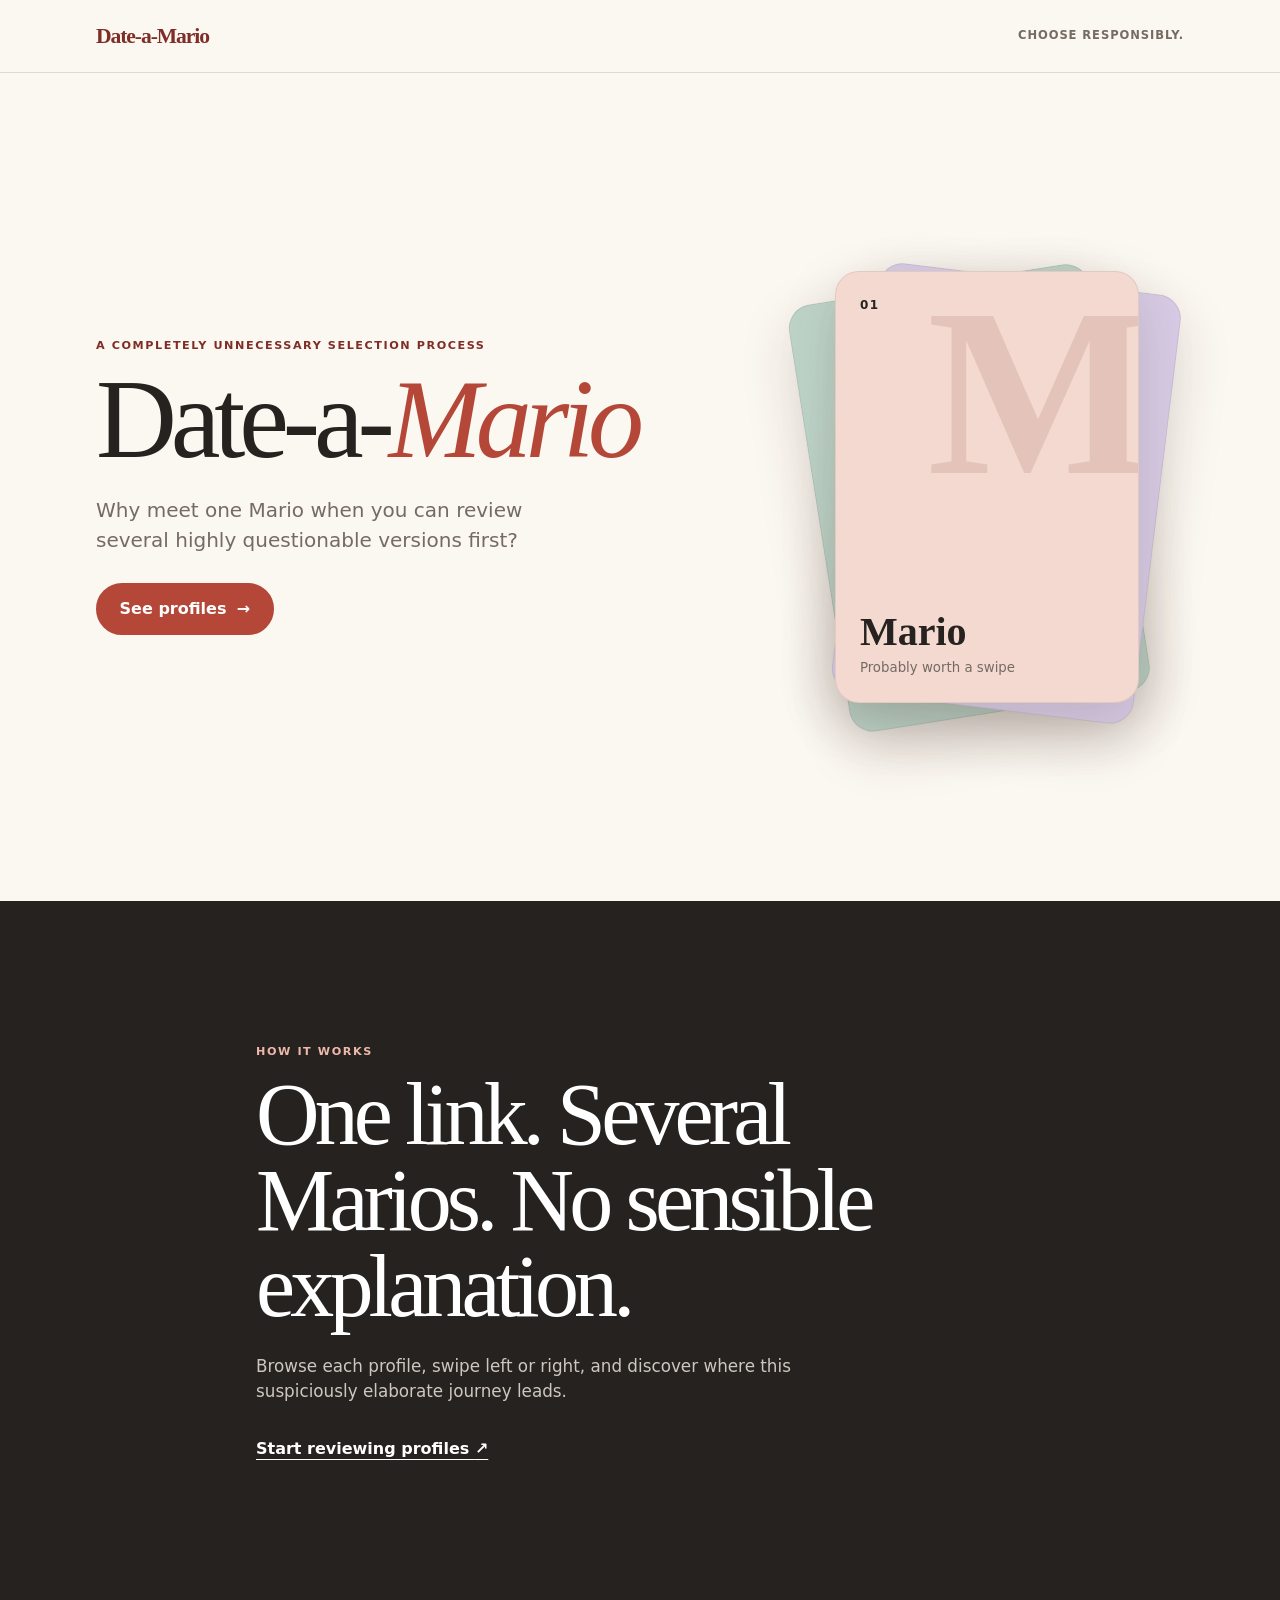
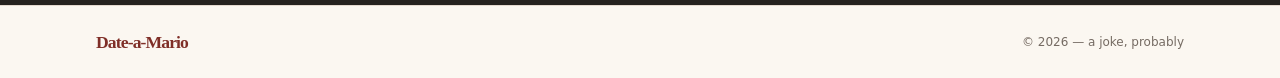
==== index.html @ 8232c59d "Build Date-a-Mario profile flow" ====
<!doctype html>
<html lang="en">
  <head>
    <meta charset="utf-8">
    <meta name="viewport" content="width=device-width, initial-scale=1">
    <meta name="description" content="Date-a-Mario: one Mario was apparently not enough.">
    <title>Date-a-Mario | Choose responsibly</title>
    <link rel="stylesheet" href="css/styles.css">
    <script src="js/main.js" defer></script>
  </head>
  <body class="landing-page">
    <a class="skip-link" href="#main-content">Skip to main content</a>

    <header class="site-header">
      <div class="container site-header__inner">
        <a class="site-brand" href="index.html" aria-label="Date-a-Mario home">Date-a-Mario</a>
        <p class="header-note">Choose responsibly.</p>
      </div>
    </header>

    <main id="main-content">
      <section class="landing-hero" aria-labelledby="landing-title">
        <div class="container landing-hero__inner">
          <div class="landing-copy">
            <p class="eyebrow">A completely unnecessary selection process</p>
            <h1 id="landing-title">Date-a-<span>Mario</span></h1>
            <p class="landing-copy__summary">Why meet one Mario when you can review several highly questionable versions first?</p>
            <a class="button button--primary" href="profiles.html">See profiles <span aria-hidden="true">→</span></a>
          </div>

          <div class="profile-preview" aria-hidden="true">
            <div class="profile-preview__card profile-preview__card--back">M</div>
            <div class="profile-preview__card profile-preview__card--middle">M</div>
            <div class="profile-preview__card profile-preview__card--front">
              <span class="profile-preview__number">01</span>
              <strong>Mario</strong>
              <small>Probably worth a swipe</small>
            </div>
          </div>
        </div>
      </section>

      <section class="landing-tease" aria-labelledby="tease-title">
        <div class="container landing-tease__inner">
          <p class="eyebrow">How it works</p>
          <h2 id="tease-title">One link. Several Marios. No sensible explanation.</h2>
          <p>Browse each profile, swipe left or right, and discover where this suspiciously elaborate journey leads.</p>
          <a class="text-link" href="profiles.html">Start reviewing profiles <span aria-hidden="true">↗</span></a>
        </div>
      </section>
    </main>

    <footer class="site-footer">
      <div class="container site-footer__inner">
        <p class="site-brand site-brand--footer">Date-a-Mario</p>
        <p class="site-footer__meta">© <span data-current-year>2026</span> — a joke, probably</p>
      </div>
    </footer>
  </body>
</html>
---- css/styles.css ----
/* 1. Reset and design tokens */

*,
*::before,
*::after {
  box-sizing: border-box;
}

:root {
  --color-ink: #25221f;
  --color-muted: #756b63;
  --color-surface: #fbf7f1;
  --color-paper: #fffdf9;
  --color-accent: #b44738;
  --color-accent-dark: #7f2e27;
  --color-accent-soft: #f3d9cf;
  --color-positive: #26735c;
  --color-negative: #b6474f;
  --color-border: #e4d9cf;
  --color-focus: #164f7c;
  --font-body: Inter, ui-sans-serif, system-ui, -apple-system, BlinkMacSystemFont, "Segoe UI", sans-serif;
  --font-display: Georgia, "Times New Roman", serif;
  --content-width: 68rem;
  --gutter: clamp(1rem, 5vw, 3rem);
  --shadow-card: 0 1.25rem 3.5rem rgb(64 43 31 / 16%);
}

html {
  scroll-behavior: smooth;
}

body {
  min-width: 320px;
  min-height: 100vh;
  margin: 0;
  overflow-x: hidden;
  background: var(--color-surface);
  color: var(--color-ink);
  font-family: var(--font-body);
  line-height: 1.5;
}

button,
img {
  display: block;
}

button {
  font: inherit;
}

img {
  max-width: 100%;
}

h1,
h2,
p {
  margin-top: 0;
}

h1,
h2 {
  font-family: var(--font-display);
  font-weight: 400;
  letter-spacing: -0.055em;
  line-height: 0.98;
}

.container {
  width: min(100% - (var(--gutter) * 2), var(--content-width));
  margin-inline: auto;
}

.eyebrow {
  margin-bottom: 0.75rem;
  color: var(--color-accent-dark);
  font-size: 0.7rem;
  font-weight: 800;
  letter-spacing: 0.14em;
  line-height: 1.3;
  text-transform: uppercase;
}

.skip-link {
  position: fixed;
  top: 0;
  left: 1rem;
  z-index: 100;
  padding: 0.75rem 1rem;
  background: var(--color-ink);
  color: white;
  transform: translateY(-150%);
}

.skip-link:focus {
  transform: translateY(0);
}

[hidden] {
  display: none !important;
}

.visually-hidden {
  position: absolute;
  width: 1px;
  height: 1px;
  overflow: hidden;
  clip: rect(0 0 0 0);
  clip-path: inset(50%);
  white-space: nowrap;
}

:focus-visible {
  outline: 3px solid var(--color-focus);
  outline-offset: 4px;
}

/* 2. Shared header, footer, and buttons */

.site-header,
.profiles-header {
  border-bottom: 1px solid var(--color-border);
}

.site-header__inner,
.profiles-header__inner,
.site-footer__inner {
  display: flex;
  min-height: 4rem;
  align-items: center;
  justify-content: space-between;
  gap: 1rem;
}

.site-brand {
  margin: 0;
  color: var(--color-accent-dark);
  font-family: var(--font-display);
  font-size: 1.35rem;
  font-weight: 700;
  letter-spacing: -0.05em;
  text-decoration: none;
}

.header-note,
.profile-progress {
  margin: 0;
  color: var(--color-muted);
  font-size: 0.72rem;
  font-weight: 800;
  letter-spacing: 0.08em;
  text-transform: uppercase;
}

.button {
  display: inline-flex;
  min-height: 3.25rem;
  align-items: center;
  justify-content: center;
  gap: 0.65rem;
  border: 2px solid var(--color-accent);
  border-radius: 999px;
  padding: 0.75rem 1.35rem;
  background: var(--color-accent);
  color: white;
  font-weight: 800;
  text-decoration: none;
  transition: background-color 160ms ease, border-color 160ms ease, transform 160ms ease;
}

.button:hover {
  border-color: var(--color-accent-dark);
  background: var(--color-accent-dark);
  transform: translateY(-2px);
}

.button--reset {
  margin-inline: auto;
  cursor: pointer;
}

/* 3. Landing page */

.landing-hero {
  min-height: calc(100svh - 4rem);
  display: grid;
  align-items: center;
  padding-block: clamp(3rem, 10vw, 7rem);
}

.landing-hero__inner {
  display: grid;
  gap: 3rem;
}

.landing-copy {
  max-width: 36rem;
}

.landing-copy h1 {
  margin-bottom: 1.25rem;
  font-size: clamp(3.8rem, 19vw, 7rem);
}

.landing-copy h1 span {
  display: block;
  color: var(--color-accent);
  font-style: italic;
}

.landing-copy__summary {
  max-width: 31rem;
  margin-bottom: 1.75rem;
  color: var(--color-muted);
  font-size: clamp(1.05rem, 3.8vw, 1.25rem);
}

.profile-preview {
  position: relative;
  width: min(76vw, 18rem);
  height: 24rem;
  margin-inline: auto;
}

.profile-preview__card {
  position: absolute;
  inset: 0;
  display: flex;
  overflow: hidden;
  flex-direction: column;
  justify-content: flex-end;
  border: 1px solid rgb(37 34 31 / 8%);
  border-radius: 1.5rem;
  padding: 1.5rem;
  box-shadow: var(--shadow-card);
}

.profile-preview__card--back {
  background: #bed4c9;
  color: rgb(37 34 31 / 9%);
  font-family: var(--font-display);
  font-size: 15rem;
  transform: rotate(-9deg) translate(-1.2rem, 0.5rem);
}

.profile-preview__card--middle {
  background: #d7cbe5;
  color: rgb(37 34 31 / 9%);
  font-family: var(--font-display);
  font-size: 15rem;
  transform: rotate(7deg) translate(1.25rem, 0.25rem);
}

.profile-preview__card--front {
  background: var(--color-accent-soft);
}

.profile-preview__card--front::before {
  position: absolute;
  top: 1.5rem;
  right: -1rem;
  color: rgb(127 46 39 / 12%);
  content: "M";
  font-family: var(--font-display);
  font-size: 15rem;
  font-weight: 700;
  line-height: 0.8;
}

.profile-preview__card strong,
.profile-preview__card small,
.profile-preview__number {
  position: relative;
}

.profile-preview__card strong {
  font-family: var(--font-display);
  font-size: 2.5rem;
  line-height: 1;
}

.profile-preview__card small {
  margin-top: 0.4rem;
  color: var(--color-muted);
}

.profile-preview__number {
  margin-bottom: auto;
  font-size: 0.75rem;
  font-weight: 900;
  letter-spacing: 0.12em;
}

.landing-tease {
  padding-block: clamp(5rem, 15vw, 9rem);
  background: var(--color-ink);
  color: white;
}

.landing-tease__inner {
  max-width: 48rem;
  margin-inline: auto;
}

.landing-tease .eyebrow {
  color: #efb8aa;
}

.landing-tease h2 {
  margin-bottom: 1.5rem;
  font-size: clamp(2.6rem, 11vw, 5.5rem);
}

.landing-tease p:not(.eyebrow) {
  max-width: 36rem;
  color: #cfc6bf;
  font-size: 1.05rem;
}

.text-link {
  display: inline-block;
  margin-top: 1rem;
  color: white;
  font-weight: 800;
  text-underline-offset: 0.3em;
}

.site-footer {
  border-top: 1px solid var(--color-border);
  color: var(--color-muted);
}

.site-brand--footer {
  font-size: 1.1rem;
}

.site-footer__meta {
  margin: 0;
  font-size: 0.75rem;
}

/* 4. Profiles page and progressively enhanced deck */

.profiles-page {
  background: #f6f0e9;
}

.profiles-header {
  background: rgb(251 247 241 / 88%);
  backdrop-filter: blur(12px);
}

.profiles-main {
  padding: 1.25rem var(--gutter) 2rem;
}

.profile-experience {
  width: min(100%, 29rem);
  margin-inline: auto;
}

.profile-deck {
  display: grid;
  gap: 2.5rem;
}

.profile-sequence {
  position: relative;
  display: grid;
  gap: 1rem;
}

.profile-sequence__scroll {
  display: grid;
  gap: 1rem;
}

.profile-card {
  position: relative;
  overflow: hidden;
  border: 1px solid rgb(37 34 31 / 10%);
  border-radius: 1.5rem;
  background: var(--color-paper);
  box-shadow: var(--shadow-card);
}

.profile-card--profile {
  display: flex;
  flex-direction: column;
}

.profile-card__visual {
  position: relative;
  min-height: 18rem;
  overflow: hidden;
  background: var(--profile-color, var(--color-accent-soft));
}

.profile-card__visual::before,
.profile-card__visual::after {
  position: absolute;
  border-radius: 50%;
  background: rgb(255 255 255 / 22%);
  content: "";
}

.profile-card__visual::before {
  width: 13rem;
  height: 13rem;
  top: -3rem;
  right: -3rem;
}

.profile-card__visual::after {
  width: 9rem;
  height: 9rem;
  bottom: -4rem;
  left: -2rem;
}

.profile-card__monogram {
  position: absolute;
  right: 0.9rem;
  bottom: -2rem;
  color: rgb(37 34 31 / 13%);
  font-family: var(--font-display);
  font-size: 16rem;
  font-weight: 700;
  line-height: 1;
}

.profile-card__edition {
  position: absolute;
  top: 1.25rem;
  left: 1.25rem;
  z-index: 1;
  border: 1px solid rgb(37 34 31 / 18%);
  border-radius: 999px;
  padding: 0.35rem 0.65rem;
  font-size: 0.65rem;
  font-weight: 900;
  letter-spacing: 0.1em;
  text-transform: uppercase;
}

.profile-sequence--adventure { --profile-color: #b9d1c6; }
.profile-sequence--kitchen { --profile-color: #efc4ae; }
.profile-sequence--culture { --profile-color: #d6cae4; }
.profile-sequence--sunday { --profile-color: #e9dcae; }

.profile-card__body {
  padding: 1.35rem;
}

.profile-card__type {
  margin-bottom: 0.35rem;
  color: var(--color-accent-dark);
  font-size: 0.67rem;
  font-weight: 900;
  letter-spacing: 0.1em;
  text-transform: uppercase;
}

.profile-card__body h2 {
  margin-bottom: 0.75rem;
  font-size: clamp(2rem, 9vw, 3rem);
  line-height: 1;
}

.profile-card__body h2 span {
  color: var(--color-muted);
  font-family: var(--font-body);
  font-size: 0.45em;
  font-weight: 500;
  letter-spacing: 0;
}

.profile-card__body > p:not(.profile-card__type) {
  margin-bottom: 1rem;
  color: var(--color-muted);
  font-size: 0.93rem;
}

.profile-card__more {
  margin: 1rem 0 0;
  color: var(--color-accent-dark);
  font-size: 0.7rem;
  font-weight: 900;
  letter-spacing: 0.08em;
  text-transform: uppercase;
}

.profile-tags {
  display: flex;
  flex-wrap: wrap;
  gap: 0.4rem;
  margin: 0;
  padding: 0;
  list-style: none;
}

.profile-tags li {
  border: 1px solid var(--color-border);
  border-radius: 999px;
  padding: 0.28rem 0.6rem;
  color: var(--color-muted);
  font-size: 0.68rem;
  font-weight: 700;
}

.profile-card--text {
  display: grid;
  min-height: 30rem;
  place-items: center;
  padding: clamp(1.5rem, 7vw, 2.5rem);
  background: var(--profile-color, var(--color-accent-soft));
}

.text-card__content {
  position: relative;
  z-index: 1;
}

.text-card__content h2 {
  max-width: 23rem;
  margin-bottom: 1.25rem;
  font-size: clamp(2.7rem, 12vw, 4.4rem);
}

.text-card__content > p:not(.profile-card__type):not(.profile-card__more) {
  max-width: 20rem;
  margin-bottom: 0;
  color: var(--color-muted);
}

.profile-card__number {
  position: absolute;
  right: 1.25rem;
  bottom: 0.75rem;
  margin: 0;
  color: rgb(37 34 31 / 12%);
  font-family: var(--font-display);
  font-size: 7rem;
  line-height: 1;
}

.profile-card--image,
.profile-card--image-text {
  min-height: 30rem;
  padding: 0;
  background: var(--color-ink);
}

.profile-card--image img,
.profile-card--image-text img {
  width: 100%;
  height: 100%;
  object-fit: cover;
}

.profile-card--image-text::after {
  position: absolute;
  inset: 35% 0 0;
  background: linear-gradient(transparent, rgb(0 0 0 / 80%));
  content: "";
}

.profile-card__image-copy {
  position: absolute;
  right: 1.5rem;
  bottom: 1.5rem;
  left: 1.5rem;
  z-index: 1;
  color: white;
}

.profile-card__image-copy h2 {
  margin-bottom: 0.5rem;
  font-size: clamp(2.4rem, 11vw, 4rem);
}

.profile-card__image-copy p {
  margin-bottom: 0;
  color: rgb(255 255 255 / 78%);
}

.profile-card__image-copy .profile-card__type,
.profile-card__image-copy .profile-card__more {
  color: white;
}

.profile-card__image-copy .profile-card__more {
  margin-top: 1rem;
}

.profile-sequence__decision {
  position: absolute;
  top: 1.5rem;
  z-index: 6;
  border: 3px solid currentColor;
  border-radius: 0.45rem;
  padding: 0.25rem 0.55rem;
  background: rgb(255 253 249 / 88%);
  font-size: 1.15rem;
  font-weight: 900;
  letter-spacing: 0.06em;
  opacity: 0;
  pointer-events: none;
  text-transform: uppercase;
}

.profile-sequence__decision--like {
  right: 1.25rem;
  color: var(--color-positive);
  transform: rotate(9deg);
}

.profile-sequence__decision--nope {
  left: 1.25rem;
  color: var(--color-negative);
  transform: rotate(-9deg);
}

.js .profile-deck {
  position: relative;
  display: block;
  height: clamp(30rem, 68svh, 38rem);
  min-height: 30rem;
  perspective: 1000px;
  outline-offset: 0.55rem;
}

.js .profile-sequence {
  position: absolute;
  inset: 0;
  display: block;
  overflow: hidden;
  border: 1px solid rgb(37 34 31 / 10%);
  border-radius: 1.5rem;
  background: var(--color-paper);
  box-shadow: var(--shadow-card);
  cursor: grab;
  touch-action: pan-y;
  transition: opacity 220ms ease, transform 220ms ease;
  user-select: none;
  will-change: transform;
}

.js .profile-sequence__scroll {
  display: block;
  height: 100%;
  overflow-x: hidden;
  overflow-y: auto;
  overscroll-behavior-y: contain;
  scroll-snap-type: y mandatory;
  scrollbar-color: rgb(37 34 31 / 25%) transparent;
  scrollbar-width: thin;
  touch-action: pan-y;
}

.js .profile-card {
  width: 100%;
  min-height: 100%;
  border: 0;
  border-radius: 0;
  box-shadow: none;
  scroll-snap-align: start;
  scroll-snap-stop: always;
}

.js .profile-card--image,
.js .profile-card--image-text {
  height: 100%;
}

.js .profile-card--profile .profile-card__visual {
  flex: 1 1 auto;
  min-height: 15rem;
}

.js .profile-card--profile .profile-card__body {
  flex: 0 0 auto;
}

.js .profile-sequence.is-dragging {
  cursor: grabbing;
  transition: none;
}

.js .profile-sequence.is-swiped-left,
.js .profile-sequence.is-swiped-right {
  pointer-events: none;
  opacity: 0;
  transition: opacity 320ms ease, transform 320ms ease;
}

.swipe-feedback {
  min-height: 1.5rem;
  margin-top: 0.8rem;
  color: var(--color-muted);
  font-size: 0.78rem;
  text-align: center;
}

.profile-complete {
  min-height: calc(100svh - 8rem);
  padding: clamp(2rem, 8vw, 3rem) 1.5rem;
  text-align: center;
}

.profile-complete h2 {
  max-width: 27rem;
  margin: 0 auto 1rem;
  font-size: clamp(2.8rem, 13vw, 4.5rem);
}

.profile-complete > p:not(.eyebrow) {
  max-width: 26rem;
  margin-inline: auto;
  color: var(--color-muted);
}

.qr-link {
  display: block;
  width: min(68vw, 15rem);
  margin: 1.5rem auto 0.8rem;
  border-radius: 1.1rem;
  padding: 0.75rem;
  background: white;
  box-shadow: var(--shadow-card);
}

.qr-link img {
  width: 100%;
  height: auto;
}

.profile-complete .profile-complete__note {
  margin-bottom: 1.5rem;
  font-size: 0.72rem;
}

/* 5. Larger screens and accessibility preferences */

@media (min-width: 46rem) {
  .site-header__inner,
  .profiles-header__inner,
  .site-footer__inner {
    min-height: 4.5rem;
  }

  .landing-hero {
    min-height: calc(100svh - 4.5rem);
  }

  .landing-hero__inner {
    grid-template-columns: minmax(0, 1.2fr) minmax(18rem, 0.8fr);
    align-items: center;
    gap: clamp(3rem, 8vw, 7rem);
  }

  .landing-copy h1 span {
    display: inline;
  }

  .profile-preview {
    width: 19rem;
    height: 27rem;
  }

  .profiles-main {
    padding-top: 1.75rem;
  }

  .js .profile-deck {
    height: min(68svh, 40rem);
    min-height: 34rem;
  }

  .profile-card__visual {
    min-height: 20rem;
  }

  .profile-card__body {
    padding: 1.55rem;
  }
}

@media (max-width: 27rem) {
  .header-note {
    display: none;
  }

  .landing-copy h1 {
    font-size: clamp(3.5rem, 19vw, 5rem);
  }

  .js .profile-deck {
    height: 31rem;
  }

  .profile-card__body {
    padding: 1.1rem;
  }

  .profile-card__body h2 {
    font-size: 1.85rem;
  }

  .profile-card__body > p:not(.profile-card__type) {
    font-size: 0.85rem;
  }

  .site-footer__inner {
    align-items: flex-start;
    flex-direction: column;
    padding-block: 1rem;
  }
}

@media (prefers-reduced-motion: reduce) {
  html {
    scroll-behavior: auto;
  }

  *,
  *::before,
  *::after {
    animation-duration: 0.01ms !important;
    animation-iteration-count: 1 !important;
    transition-duration: 0.01ms !important;
  }
}
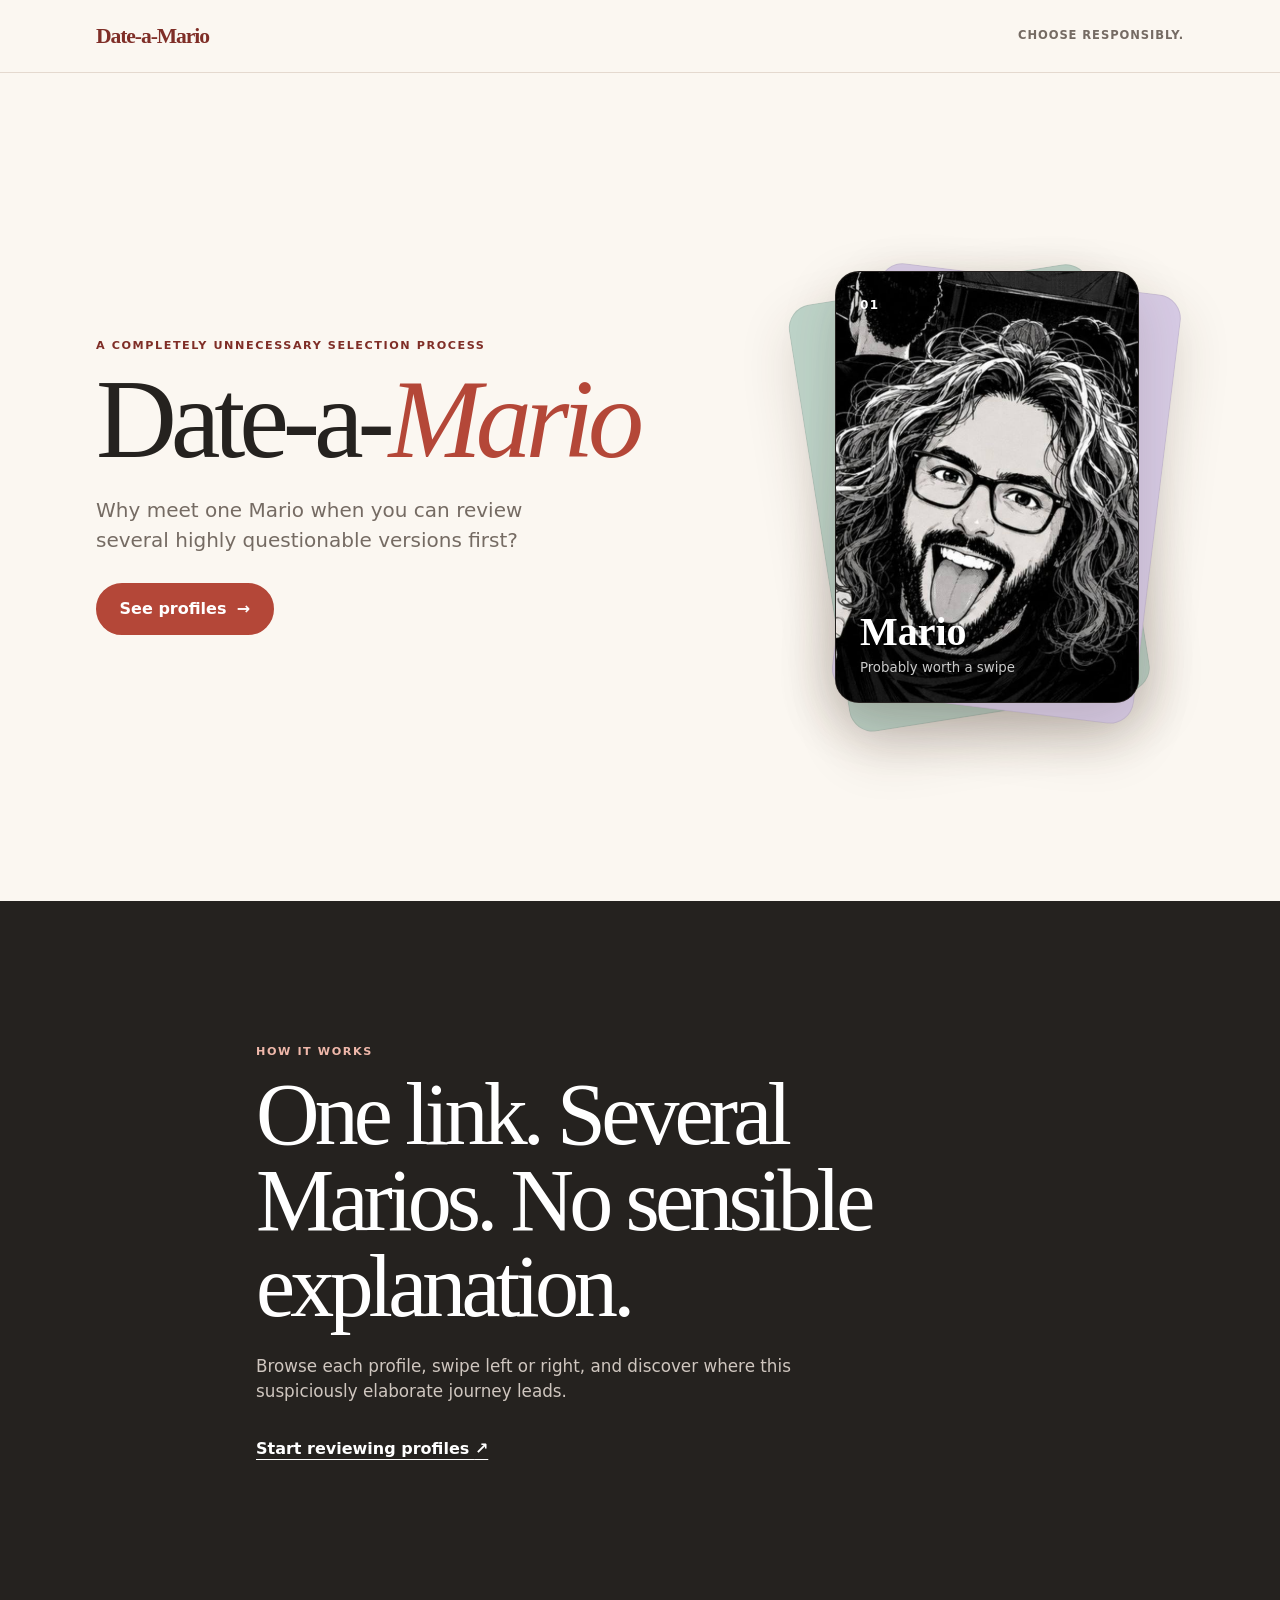
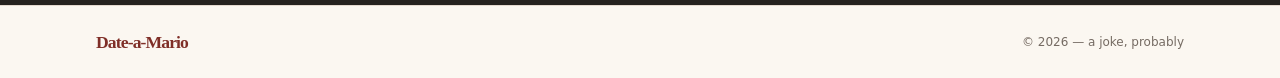
==== commit b489be72: "Add landing page photo" ====
--- a/index.html
+++ b/index.html
@@ -32,6 +32,7 @@
             <div class="profile-preview__card profile-preview__card--back">M</div>
             <div class="profile-preview__card profile-preview__card--middle">M</div>
             <div class="profile-preview__card profile-preview__card--front">
+              <img src="assets/images/landing01.jpg" alt="">
               <span class="profile-preview__number">01</span>
               <strong>Mario</strong>
               <small>Probably worth a swipe</small>
--- a/css/styles.css
+++ b/css/styles.css
@@ -51,6 +51,8 @@
 
 img {
   max-width: 100%;
+  -webkit-user-drag: none;
+  user-select: none;
 }
 
 h1,
@@ -253,19 +255,24 @@
 }
 
 .profile-preview__card--front {
-  background: var(--color-accent-soft);
+  background: var(--color-ink);
+  color: white;
 }
 
 .profile-preview__card--front::before {
   position: absolute;
-  top: 1.5rem;
-  right: -1rem;
-  color: rgb(127 46 39 / 12%);
-  content: "M";
-  font-family: var(--font-display);
-  font-size: 15rem;
-  font-weight: 700;
-  line-height: 0.8;
+  inset: 0;
+  background: linear-gradient(180deg, rgb(0 0 0 / 8%) 35%, rgb(0 0 0 / 85%) 100%);
+  content: "";
+}
+
+.profile-preview__card--front img {
+  position: absolute;
+  inset: 0;
+  width: 100%;
+  height: 100%;
+  object-fit: cover;
+  object-position: center 58%;
 }
 
 .profile-preview__card strong,
@@ -282,7 +289,7 @@
 
 .profile-preview__card small {
   margin-top: 0.4rem;
-  color: var(--color-muted);
+  color: rgb(255 255 255 / 78%);
 }
 
 .profile-preview__number {
@@ -351,6 +358,10 @@
   backdrop-filter: blur(12px);
 }
 
+.profiles-header__inner {
+  justify-content: center;
+}
+
 .profiles-main {
   padding: 1.25rem var(--gutter) 2rem;
 }
@@ -363,6 +374,13 @@
 .profile-deck {
   display: grid;
   gap: 2.5rem;
+}
+
+.profile-deck__status {
+  margin: auto;
+  padding: 2rem;
+  color: var(--color-muted);
+  text-align: center;
 }
 
 .profile-sequence {
@@ -397,6 +415,20 @@
   background: var(--profile-color, var(--color-accent-soft));
 }
 
+.profile-card__visual img {
+  position: absolute;
+  inset: 0;
+  display: block;
+  width: 100%;
+  height: 100%;
+  object-fit: cover;
+}
+
+.profile-card__visual--photo::before,
+.profile-card__visual--photo::after {
+  display: none;
+}
+
 .profile-card__visual::before,
 .profile-card__visual::after {
   position: absolute;
@@ -430,27 +462,8 @@
   line-height: 1;
 }
 
-.profile-card__edition {
-  position: absolute;
-  top: 1.25rem;
-  left: 1.25rem;
-  z-index: 1;
-  border: 1px solid rgb(37 34 31 / 18%);
-  border-radius: 999px;
-  padding: 0.35rem 0.65rem;
-  font-size: 0.65rem;
-  font-weight: 900;
-  letter-spacing: 0.1em;
-  text-transform: uppercase;
-}
-
-.profile-sequence--adventure { --profile-color: #b9d1c6; }
-.profile-sequence--kitchen { --profile-color: #efc4ae; }
-.profile-sequence--culture { --profile-color: #d6cae4; }
-.profile-sequence--sunday { --profile-color: #e9dcae; }
-
 .profile-card__body {
-  padding: 1.35rem;
+  padding: 1.35rem 1.35rem 3.6rem;
 }
 
 .profile-card__type {
@@ -476,19 +489,32 @@
   letter-spacing: 0;
 }
 
-.profile-card__body > p:not(.profile-card__type) {
+.profile-card__body > p:not(.profile-card__type):not(.profile-card__more) {
   margin-bottom: 1rem;
   color: var(--color-muted);
   font-size: 0.93rem;
 }
 
 .profile-card__more {
-  margin: 1rem 0 0;
+  position: absolute;
+  bottom: 1rem;
+  left: 50%;
+  z-index: 2;
+  width: max-content;
+  margin: 0;
+  max-width: calc(100% - 2rem);
+  border: 1px solid rgb(37 34 31 / 12%);
+  border-radius: 999px;
+  padding: 0.3rem 0.65rem;
+  background: rgb(255 253 249 / 90%);
+  box-shadow: 0 0.15rem 0.5rem rgb(37 34 31 / 10%);
   color: var(--color-accent-dark);
-  font-size: 0.7rem;
+  font-size: 0.68rem;
   font-weight: 900;
   letter-spacing: 0.08em;
+  text-align: center;
   text-transform: uppercase;
+  transform: translateX(-50%);
 }
 
 .profile-tags {
@@ -513,7 +539,7 @@
   display: grid;
   min-height: 30rem;
   place-items: center;
-  padding: clamp(1.5rem, 7vw, 2.5rem);
+  padding: clamp(1.5rem, 7vw, 2.5rem) clamp(1.5rem, 7vw, 2.5rem) 4rem;
   background: var(--profile-color, var(--color-accent-soft));
 }
 
@@ -532,17 +558,6 @@
   max-width: 20rem;
   margin-bottom: 0;
   color: var(--color-muted);
-}
-
-.profile-card__number {
-  position: absolute;
-  right: 1.25rem;
-  bottom: 0.75rem;
-  margin: 0;
-  color: rgb(37 34 31 / 12%);
-  font-family: var(--font-display);
-  font-size: 7rem;
-  line-height: 1;
 }
 
 .profile-card--image,
@@ -569,7 +584,7 @@
 .profile-card__image-copy {
   position: absolute;
   right: 1.5rem;
-  bottom: 1.5rem;
+  bottom: 3.8rem;
   left: 1.5rem;
   z-index: 1;
   color: white;
@@ -585,41 +600,93 @@
   color: rgb(255 255 255 / 78%);
 }
 
-.profile-card__image-copy .profile-card__type,
-.profile-card__image-copy .profile-card__more {
+.profile-card__image-copy .profile-card__type {
   color: white;
 }
 
-.profile-card__image-copy .profile-card__more {
-  margin-top: 1rem;
-}
-
-.profile-sequence__decision {
-  position: absolute;
-  top: 1.5rem;
-  z-index: 6;
-  border: 3px solid currentColor;
-  border-radius: 0.45rem;
-  padding: 0.25rem 0.55rem;
-  background: rgb(255 253 249 / 88%);
-  font-size: 1.15rem;
-  font-weight: 900;
-  letter-spacing: 0.06em;
+.profile-card--spotify {
+  position: relative;
+  display: grid;
+  min-height: 30rem;
+  padding: 1rem 1rem 4rem;
+  place-items: center;
+  background: #121212;
+}
+
+.spotify-card__player {
+  width: min(100%, 21.25rem);
+}
+
+.spotify-card__player iframe {
+  display: block;
+  width: 100%;
+  height: var(--spotify-embed-height, 380px);
+  max-height: calc(100svh - 11rem);
+  border: 0;
+  border-radius: 0.75rem;
+}
+
+.spotify-card__copy {
+  position: absolute;
+  top: 1.75rem;
+  right: 1.75rem;
+  left: 1.75rem;
+  z-index: 1;
+  padding: 1rem;
+  border-radius: 0.75rem;
+  background: linear-gradient(135deg, rgb(0 0 0 / 88%), rgb(0 0 0 / 58%));
+  box-shadow: 0 0.5rem 1.5rem rgb(0 0 0 / 30%);
+  color: white;
+  pointer-events: none;
+}
+
+.spotify-card__copy h2 {
+  margin-bottom: 0.4rem;
+  font-size: clamp(1.8rem, 8vw, 2.6rem);
+}
+
+.spotify-card__copy p {
+  margin-bottom: 0;
+  color: rgb(255 255 255 / 82%);
+}
+
+.spotify-card__copy .profile-card__type {
+  margin-bottom: 0.3rem;
+  color: #1ed760;
+}
+
+.swipe-decision-layer {
+  position: absolute;
+  inset: 0;
+  z-index: 1;
+  display: grid;
+  overflow: hidden;
+  border: 1px solid rgb(37 34 31 / 10%);
+  border-radius: 1.5rem;
+  place-items: center;
+  background: var(--color-paper);
+  box-shadow: var(--shadow-card);
   opacity: 0;
   pointer-events: none;
+  transition: opacity 120ms ease, background-color 120ms ease;
+}
+
+.swipe-decision-layer span {
+  color: white;
+  font-family: var(--font-display);
+  font-size: clamp(3.5rem, 18vw, 6rem);
+  font-weight: 900;
+  letter-spacing: 0.04em;
+  text-shadow: 0 0.15rem 0.4rem rgb(37 34 31 / 18%);
   text-transform: uppercase;
 }
 
-.profile-sequence__decision--like {
-  right: 1.25rem;
-  color: var(--color-positive);
-  transform: rotate(9deg);
-}
-
-.profile-sequence__decision--nope {
-  left: 1.25rem;
-  color: var(--color-negative);
-  transform: rotate(-9deg);
+.swipe-decision-layer.is-like {
+  background: var(--color-positive);
+}
+
+.swipe-decision-layer.is-nope {
+  background: var(--color-negative);
 }
 
 .js .profile-deck {
@@ -670,7 +737,8 @@
 }
 
 .js .profile-card--image,
-.js .profile-card--image-text {
+.js .profile-card--image-text,
+.js .profile-card--spotify {
   height: 100%;
 }
 
@@ -721,19 +789,8 @@
   color: var(--color-muted);
 }
 
-.qr-link {
-  display: block;
-  width: min(68vw, 15rem);
+.profile-complete__link {
   margin: 1.5rem auto 0.8rem;
-  border-radius: 1.1rem;
-  padding: 0.75rem;
-  background: white;
-  box-shadow: var(--shadow-card);
-}
-
-.qr-link img {
-  width: 100%;
-  height: auto;
 }
 
 .profile-complete .profile-complete__note {
@@ -783,7 +840,7 @@
   }
 
   .profile-card__body {
-    padding: 1.55rem;
+    padding: 1.55rem 1.55rem 3.8rem;
   }
 }
 
@@ -801,14 +858,14 @@
   }
 
   .profile-card__body {
-    padding: 1.1rem;
+    padding: 1.1rem 1.1rem 3.5rem;
   }
 
   .profile-card__body h2 {
     font-size: 1.85rem;
   }
 
-  .profile-card__body > p:not(.profile-card__type) {
+  .profile-card__body > p:not(.profile-card__type):not(.profile-card__more) {
     font-size: 0.85rem;
   }
 
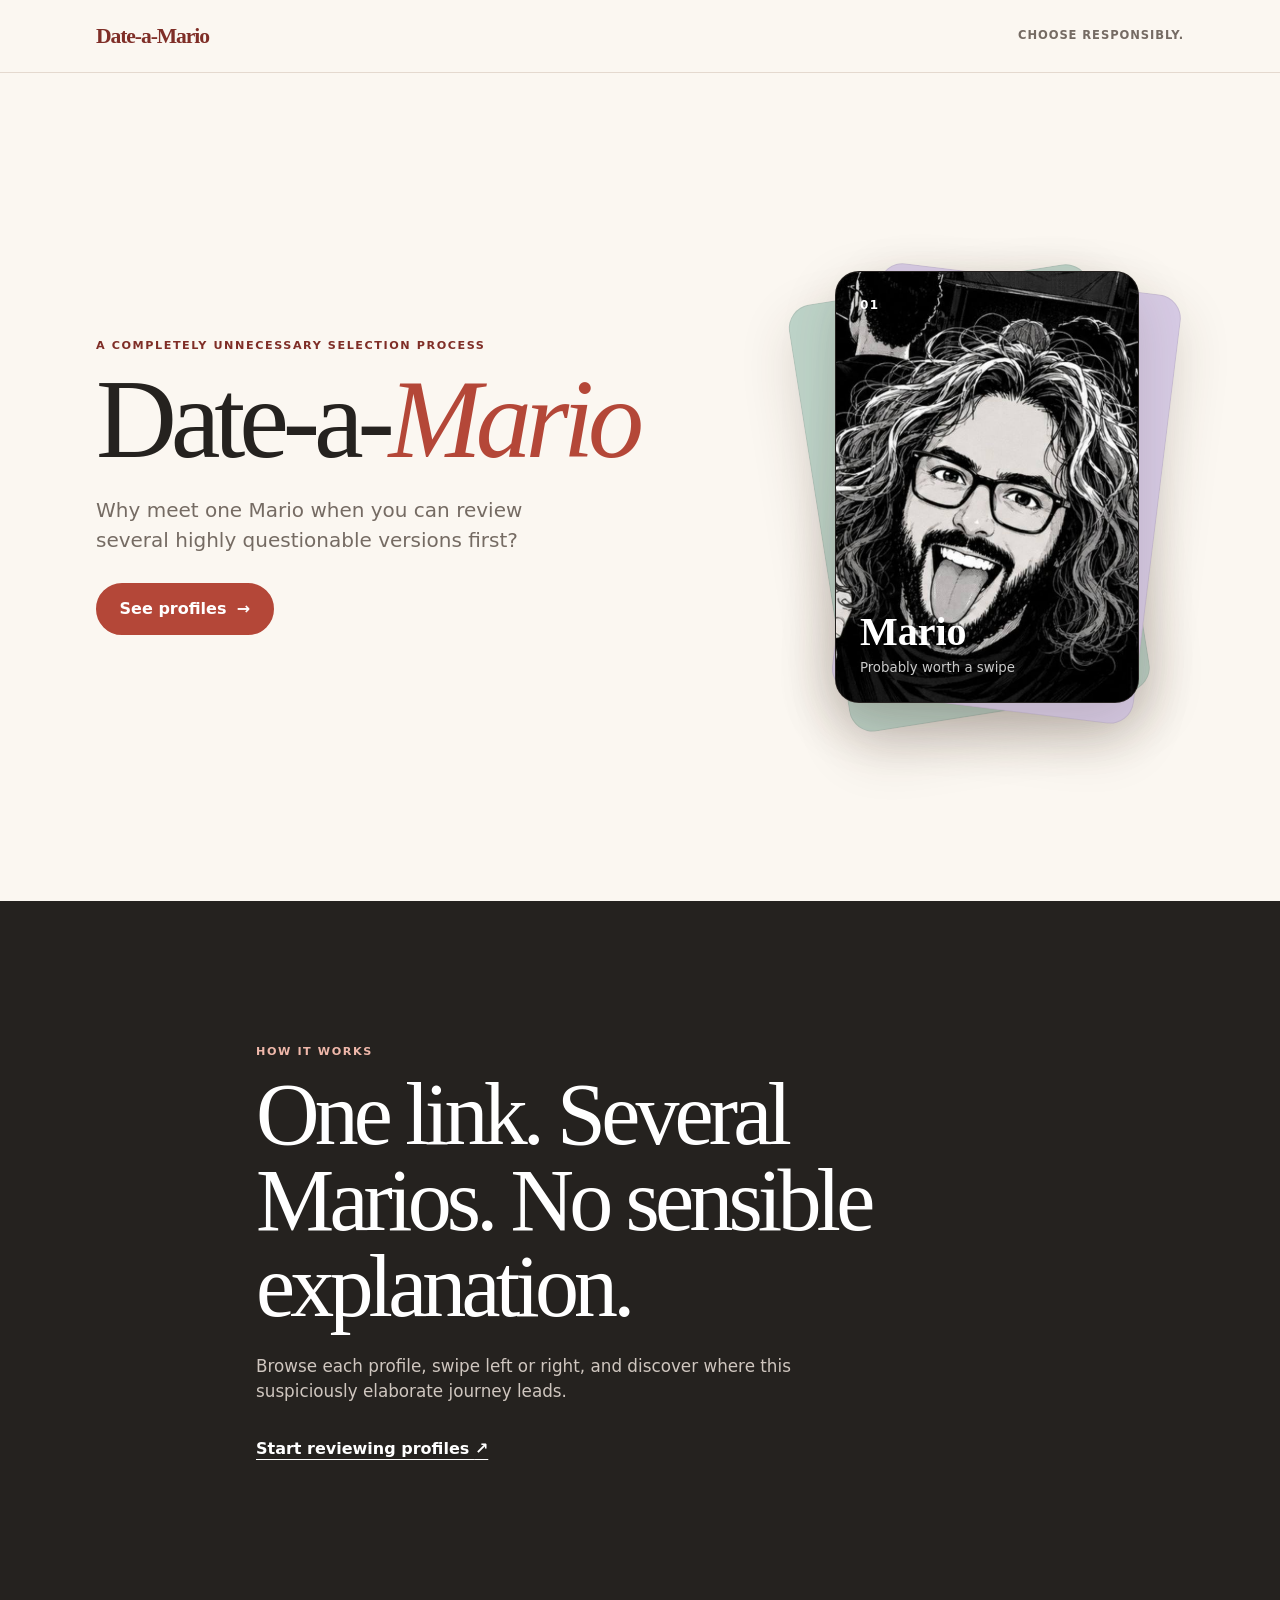
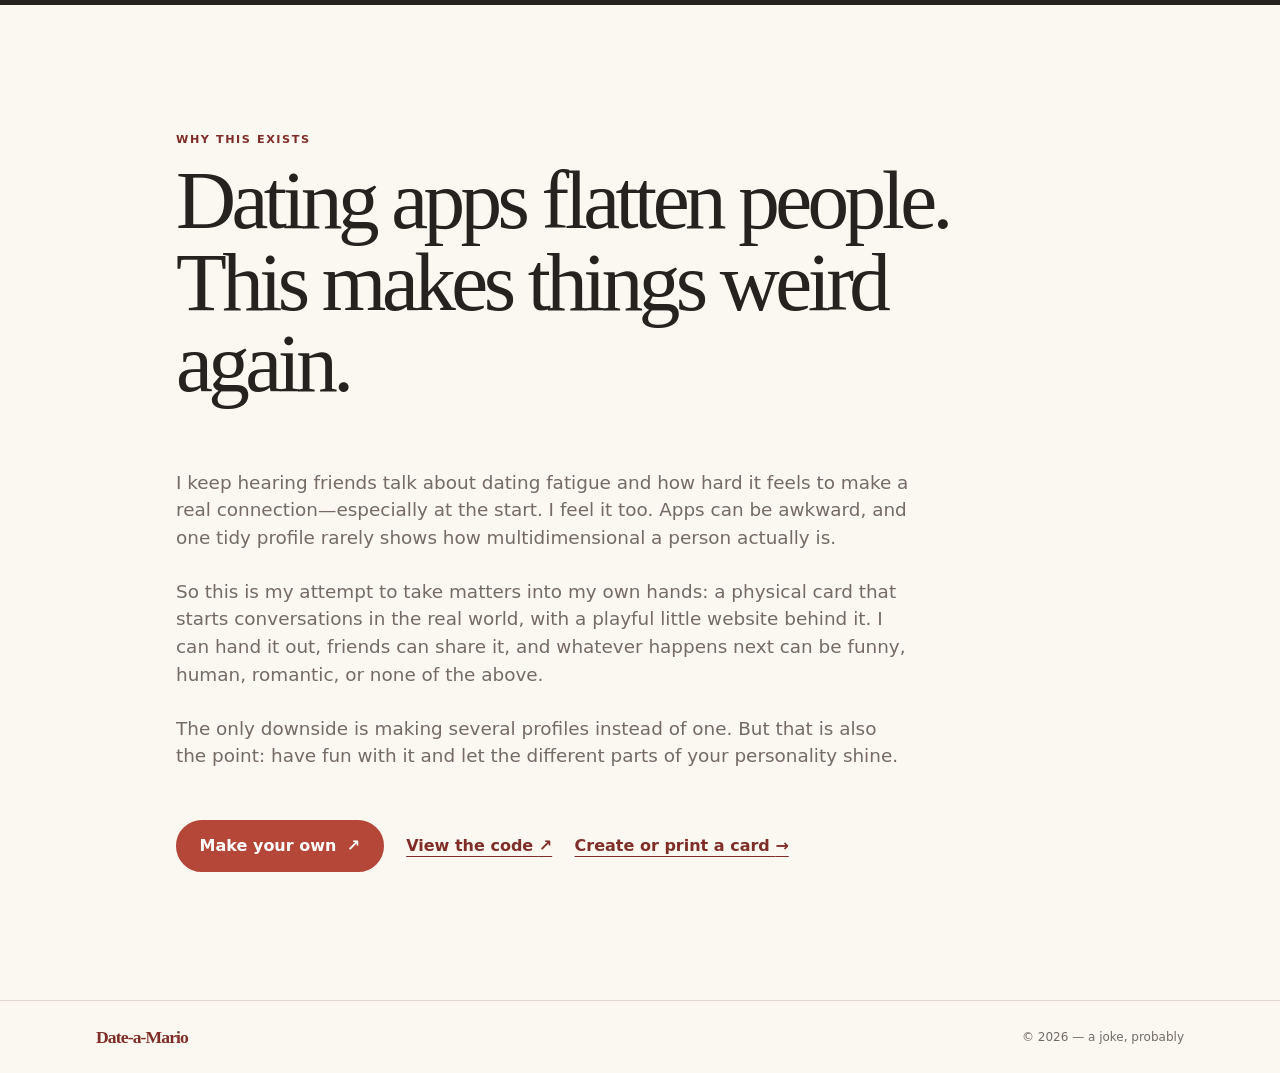
==== commit 07335055: "Add landing page project story" ====
--- a/index.html
+++ b/index.html
@@ -49,6 +49,23 @@
           <a class="text-link" href="profiles.html">Start reviewing profiles <span aria-hidden="true">↗</span></a>
         </div>
       </section>
+
+      <section class="landing-story" aria-labelledby="story-title">
+        <div class="container landing-story__inner">
+          <p class="eyebrow">Why this exists</p>
+          <h2 id="story-title">Dating apps flatten people. This makes things weird again.</h2>
+          <div class="landing-story__copy">
+            <p>I keep hearing friends talk about dating fatigue and how hard it feels to make a real connection—especially at the start. I feel it too. Apps can be awkward, and one tidy profile rarely shows how multidimensional a person actually is.</p>
+            <p>So this is my attempt to take matters into my own hands: a physical card that starts conversations in the real world, with a playful little website behind it. I can hand it out, friends can share it, and whatever happens next can be funny, human, romantic, or none of the above.</p>
+            <p>The only downside is making several profiles instead of one. But that is also the point: have fun with it and let the different parts of your personality shine.</p>
+          </div>
+          <div class="landing-story__actions">
+            <a class="button" href="https://github.com/megawario/date-me#make-your-own">Make your own <span aria-hidden="true">↗</span></a>
+            <a class="landing-story__link" href="https://github.com/megawario/date-me">View the code <span aria-hidden="true">↗</span></a>
+            <a class="landing-story__link" href="card.html">Create or print a card <span aria-hidden="true">→</span></a>
+          </div>
+        </div>
+      </section>
     </main>
 
     <footer class="site-footer">
--- a/css/styles.css
+++ b/css/styles.css
@@ -329,6 +329,42 @@
   display: inline-block;
   margin-top: 1rem;
   color: white;
+  font-weight: 800;
+  text-underline-offset: 0.3em;
+}
+
+.landing-story {
+  padding-block: clamp(5rem, 14vw, 8rem);
+}
+
+.landing-story__inner {
+  max-width: 58rem;
+}
+
+.landing-story h2 {
+  max-width: 50rem;
+  margin-bottom: clamp(2rem, 7vw, 4rem);
+  font-size: clamp(2.6rem, 10vw, 5.2rem);
+}
+
+.landing-story__copy {
+  display: grid;
+  max-width: 46rem;
+  gap: 0.5rem;
+  color: var(--color-muted);
+  font-size: clamp(1rem, 3vw, 1.15rem);
+}
+
+.landing-story__actions {
+  display: flex;
+  align-items: center;
+  flex-wrap: wrap;
+  gap: 1rem 1.4rem;
+  margin-top: 2rem;
+}
+
+.landing-story__link {
+  color: var(--color-accent-dark);
   font-weight: 800;
   text-underline-offset: 0.3em;
 }
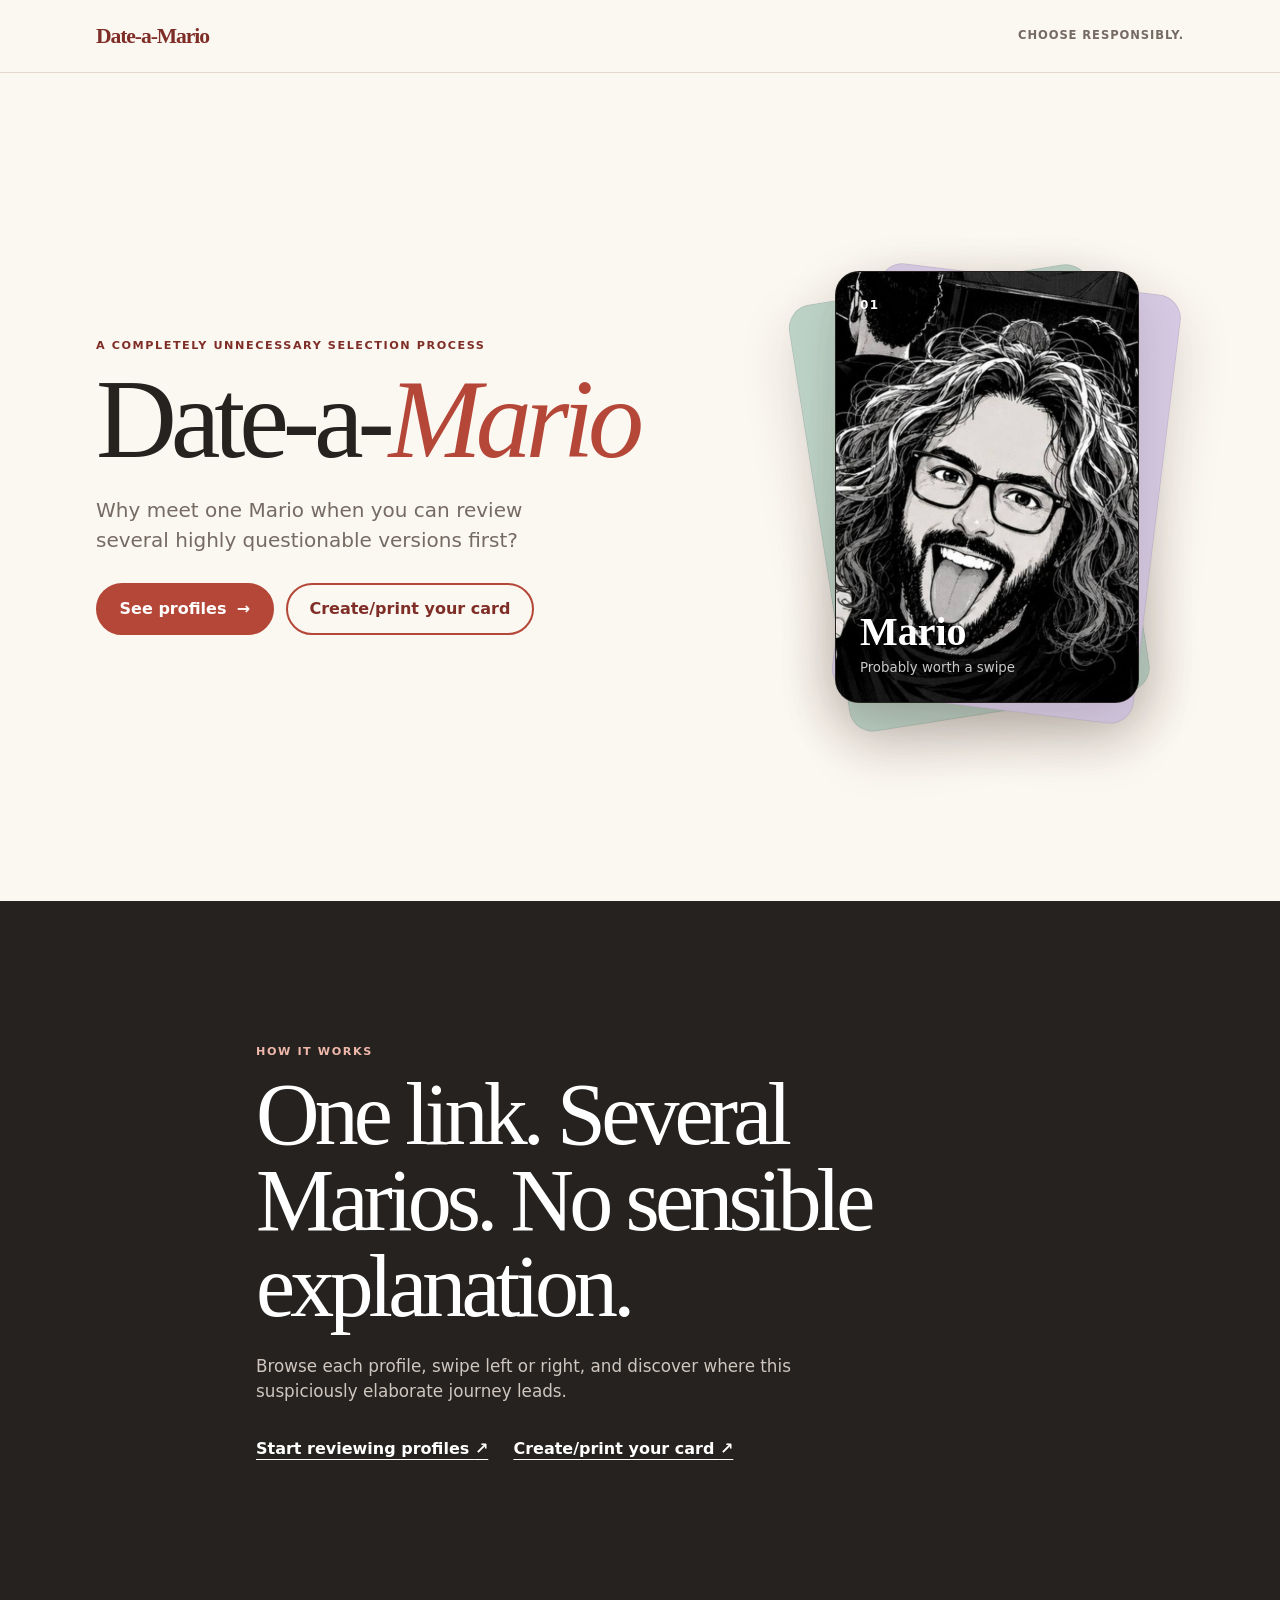
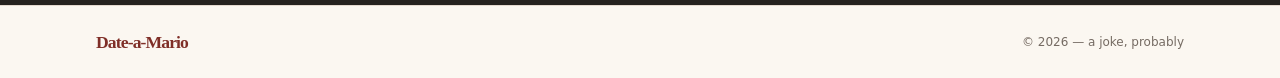
==== commit 6c236ebf: "Add printable physical card" ====
--- a/index.html
+++ b/index.html
@@ -25,7 +25,10 @@
             <p class="eyebrow">A completely unnecessary selection process</p>
             <h1 id="landing-title">Date-a-<span>Mario</span></h1>
             <p class="landing-copy__summary">Why meet one Mario when you can review several highly questionable versions first?</p>
-            <a class="button button--primary" href="profiles.html">See profiles <span aria-hidden="true">→</span></a>
+            <div class="landing-actions">
+              <a class="button button--primary" href="profiles.html">See profiles <span aria-hidden="true">→</span></a>
+              <a class="button button--secondary" href="card.html">Create/print your card</a>
+            </div>
           </div>
 
           <div class="profile-preview" aria-hidden="true">
@@ -47,23 +50,7 @@
           <h2 id="tease-title">One link. Several Marios. No sensible explanation.</h2>
           <p>Browse each profile, swipe left or right, and discover where this suspiciously elaborate journey leads.</p>
           <a class="text-link" href="profiles.html">Start reviewing profiles <span aria-hidden="true">↗</span></a>
-        </div>
-      </section>
-
-      <section class="landing-story" aria-labelledby="story-title">
-        <div class="container landing-story__inner">
-          <p class="eyebrow">Why this exists</p>
-          <h2 id="story-title">Dating apps flatten people. This makes things weird again.</h2>
-          <div class="landing-story__copy">
-            <p>I keep hearing friends talk about dating fatigue and how hard it feels to make a real connection—especially at the start. I feel it too. Apps can be awkward, and one tidy profile rarely shows how multidimensional a person actually is.</p>
-            <p>So this is my attempt to take matters into my own hands: a physical card that starts conversations in the real world, with a playful little website behind it. I can hand it out, friends can share it, and whatever happens next can be funny, human, romantic, or none of the above.</p>
-            <p>The only downside is making several profiles instead of one. But that is also the point: have fun with it and let the different parts of your personality shine.</p>
-          </div>
-          <div class="landing-story__actions">
-            <a class="button" href="https://github.com/megawario/date-me#make-your-own">Make your own <span aria-hidden="true">↗</span></a>
-            <a class="landing-story__link" href="https://github.com/megawario/date-me">View the code <span aria-hidden="true">↗</span></a>
-            <a class="landing-story__link" href="card.html">Create or print a card <span aria-hidden="true">→</span></a>
-          </div>
+          <a class="text-link text-link--secondary" href="card.html">Create/print your card <span aria-hidden="true">↗</span></a>
         </div>
       </section>
     </main>
--- a/css/styles.css
+++ b/css/styles.css
@@ -182,6 +182,15 @@
   cursor: pointer;
 }
 
+.button--secondary {
+  background: transparent;
+  color: var(--color-accent-dark);
+}
+
+.button--secondary:hover {
+  color: white;
+}
+
 /* 3. Landing page */
 
 .landing-hero {
@@ -216,6 +225,12 @@
   margin-bottom: 1.75rem;
   color: var(--color-muted);
   font-size: clamp(1.05rem, 3.8vw, 1.25rem);
+}
+
+.landing-actions {
+  display: flex;
+  flex-wrap: wrap;
+  gap: 0.75rem;
 }
 
 .profile-preview {
@@ -333,42 +348,6 @@
   text-underline-offset: 0.3em;
 }
 
-.landing-story {
-  padding-block: clamp(5rem, 14vw, 8rem);
-}
-
-.landing-story__inner {
-  max-width: 58rem;
-}
-
-.landing-story h2 {
-  max-width: 50rem;
-  margin-bottom: clamp(2rem, 7vw, 4rem);
-  font-size: clamp(2.6rem, 10vw, 5.2rem);
-}
-
-.landing-story__copy {
-  display: grid;
-  max-width: 46rem;
-  gap: 0.5rem;
-  color: var(--color-muted);
-  font-size: clamp(1rem, 3vw, 1.15rem);
-}
-
-.landing-story__actions {
-  display: flex;
-  align-items: center;
-  flex-wrap: wrap;
-  gap: 1rem 1.4rem;
-  margin-top: 2rem;
-}
-
-.landing-story__link {
-  color: var(--color-accent-dark);
-  font-weight: 800;
-  text-underline-offset: 0.3em;
-}
-
 .site-footer {
   border-top: 1px solid var(--color-border);
   color: var(--color-muted);
@@ -383,7 +362,169 @@
   font-size: 0.75rem;
 }
 
-/* 4. Profiles page and progressively enhanced deck */
+.text-link--secondary {
+  margin-left: 1.25rem;
+}
+
+/* 4. Physical card page */
+
+.card-page {
+  background: #eee8e1;
+}
+
+.card-page__home-link {
+  margin-top: 0;
+  color: var(--color-accent-dark);
+}
+
+.card-maker {
+  padding: clamp(2.5rem, 8vw, 5rem) var(--gutter);
+}
+
+.card-maker__inner {
+  display: grid;
+  gap: clamp(2rem, 7vw, 5rem);
+  align-items: center;
+}
+
+.card-maker__intro {
+  max-width: 34rem;
+}
+
+.card-maker__intro h1 {
+  margin-bottom: 1.25rem;
+  font-size: clamp(3rem, 12vw, 5.5rem);
+}
+
+.card-maker__intro > p:not(.eyebrow) {
+  color: var(--color-muted);
+}
+
+.card-maker__intro code {
+  font-size: 0.9em;
+}
+
+.card-maker__intro .button {
+  cursor: pointer;
+}
+
+.card-preview {
+  min-width: 0;
+}
+
+.physical-card {
+  --card-foreground: #25221f;
+  --card-background: #fbf7f1;
+  --card-accent: #b44738;
+  position: relative;
+  isolation: isolate;
+  display: grid;
+  width: 85.6mm;
+  height: 53.98mm;
+  max-width: 100%;
+  overflow: hidden;
+  grid-template-columns: minmax(0, 1fr) 31mm;
+  gap: 3mm;
+  border-radius: 3mm;
+  padding: 4mm;
+  background: var(--card-background);
+  box-shadow: 0 1rem 3rem rgb(37 34 31 / 22%);
+  color: var(--card-foreground);
+}
+
+.physical-card::after {
+  position: absolute;
+  inset: 0;
+  z-index: -1;
+  background: linear-gradient(105deg, var(--card-background) 0 51%, transparent 78%);
+  content: "";
+}
+
+.physical-card__artwork {
+  position: absolute;
+  inset: 0 0 0 auto;
+  z-index: -2;
+  width: 60%;
+  height: 100%;
+  object-fit: cover;
+  opacity: 0.3;
+  filter: grayscale(1);
+}
+
+.physical-card__copy {
+  display: flex;
+  min-width: 0;
+  flex-direction: column;
+}
+
+.physical-card__brand,
+.physical-card__qr-label,
+.physical-card__url {
+  font-size: 6pt;
+  font-weight: 900;
+  letter-spacing: 0.08em;
+  text-transform: uppercase;
+}
+
+.physical-card__brand {
+  margin-bottom: auto;
+  color: var(--card-accent);
+}
+
+.physical-card__copy h2 {
+  margin-bottom: 2mm;
+  font-size: 21pt;
+  line-height: 0.9;
+}
+
+.physical-card__prompt {
+  max-width: 38mm;
+  margin-bottom: 0;
+  font-size: 8pt;
+  font-weight: 700;
+}
+
+.physical-card__scan {
+  align-self: center;
+  min-width: 0;
+  padding: 1.5mm;
+  border-radius: 2mm;
+  background: white;
+  color: #25221f;
+  text-align: center;
+}
+
+.physical-card__qr,
+.physical-card__qr svg {
+  display: block;
+  width: 28mm;
+  height: 28mm;
+}
+
+.physical-card__qr-label {
+  margin: 1mm 0 0;
+  color: var(--card-accent);
+}
+
+.physical-card__url {
+  overflow: hidden;
+  margin: 0.5mm 0 0;
+  font-size: 4.5pt;
+  letter-spacing: 0;
+  text-overflow: ellipsis;
+  text-transform: none;
+  white-space: nowrap;
+}
+
+.card-preview__status {
+  width: min(85.6mm, 100%);
+  margin: 1rem 0 0;
+  color: var(--color-muted);
+  font-size: 0.8rem;
+  text-align: center;
+}
+
+/* 5. Profiles page and progressively enhanced deck */
 
 .profiles-page {
   background: #f6f0e9;
@@ -834,7 +975,7 @@
   font-size: 0.72rem;
 }
 
-/* 5. Larger screens and accessibility preferences */
+/* 6. Larger screens, printing, and accessibility preferences */
 
 @media (min-width: 46rem) {
   .site-header__inner,
@@ -857,6 +998,10 @@
     display: inline;
   }
 
+  .card-maker__inner {
+    grid-template-columns: minmax(18rem, 0.8fr) minmax(0, 1.2fr);
+  }
+
   .profile-preview {
     width: 19rem;
     height: 27rem;
@@ -877,6 +1022,47 @@
 
   .profile-card__body {
     padding: 1.55rem 1.55rem 3.8rem;
+  }
+}
+
+@media print {
+  @page {
+    size: 85.6mm 53.98mm;
+    margin: 0;
+  }
+
+  html,
+  body.card-page {
+    width: 85.6mm;
+    height: 53.98mm;
+    min-width: 0;
+    min-height: 0;
+    margin: 0;
+    background: transparent;
+  }
+
+  .card-page__chrome {
+    display: none !important;
+  }
+
+  .card-maker,
+  .card-maker__inner,
+  .card-preview {
+    display: block;
+    width: 85.6mm;
+    height: 53.98mm;
+    margin: 0;
+    padding: 0;
+  }
+
+  .physical-card {
+    width: 85.6mm;
+    max-width: none;
+    height: 53.98mm;
+    border-radius: 0;
+    box-shadow: none;
+    print-color-adjust: exact;
+    -webkit-print-color-adjust: exact;
   }
 }
 
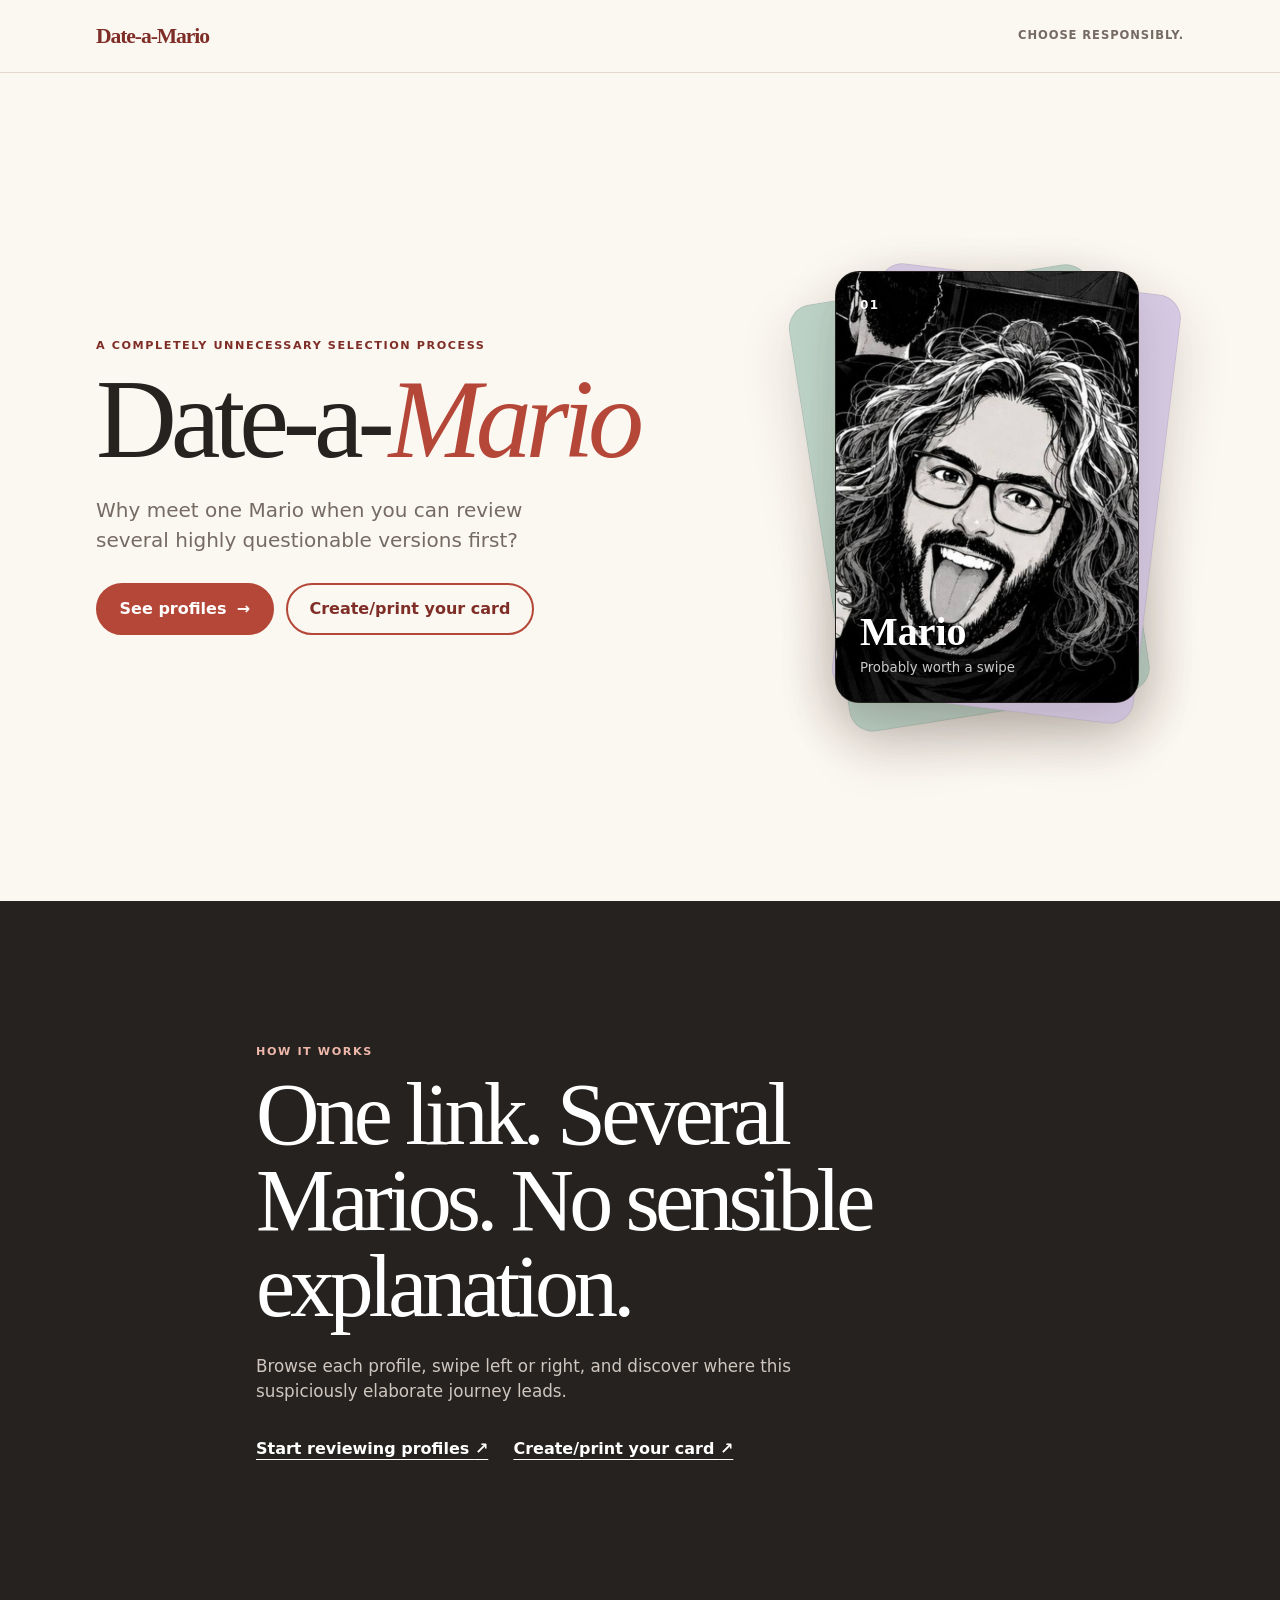
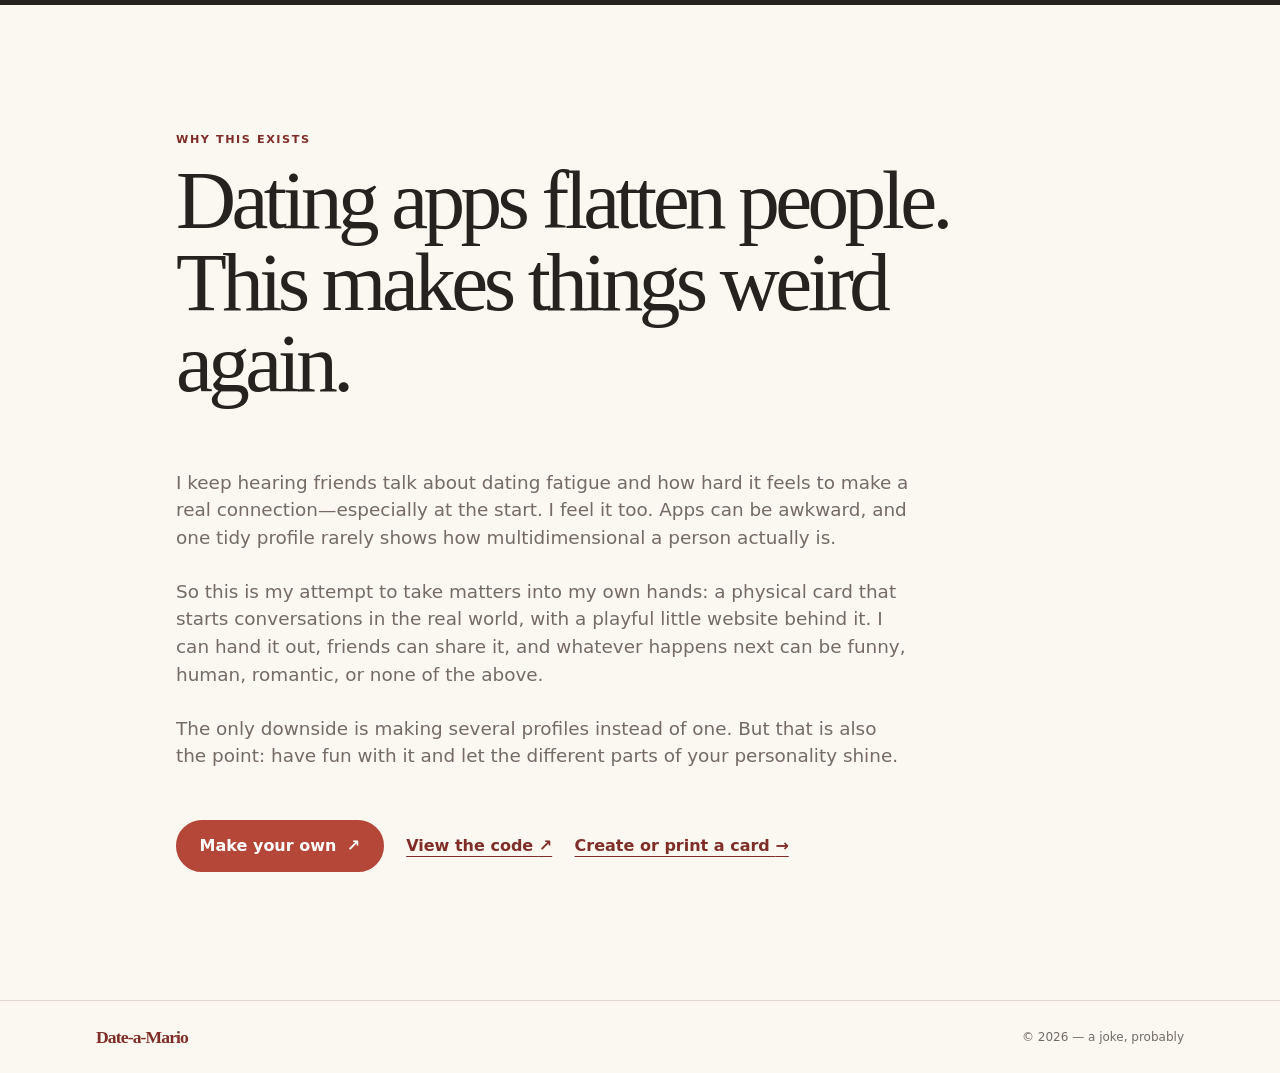
==== commit ea3c45f6: "Merge issue 9 landing page # Conflicts: #	docs/plan.md" ====
--- a/index.html
+++ b/index.html
@@ -53,6 +53,23 @@
           <a class="text-link text-link--secondary" href="card.html">Create/print your card <span aria-hidden="true">↗</span></a>
         </div>
       </section>
+
+      <section class="landing-story" aria-labelledby="story-title">
+        <div class="container landing-story__inner">
+          <p class="eyebrow">Why this exists</p>
+          <h2 id="story-title">Dating apps flatten people. This makes things weird again.</h2>
+          <div class="landing-story__copy">
+            <p>I keep hearing friends talk about dating fatigue and how hard it feels to make a real connection—especially at the start. I feel it too. Apps can be awkward, and one tidy profile rarely shows how multidimensional a person actually is.</p>
+            <p>So this is my attempt to take matters into my own hands: a physical card that starts conversations in the real world, with a playful little website behind it. I can hand it out, friends can share it, and whatever happens next can be funny, human, romantic, or none of the above.</p>
+            <p>The only downside is making several profiles instead of one. But that is also the point: have fun with it and let the different parts of your personality shine.</p>
+          </div>
+          <div class="landing-story__actions">
+            <a class="button" href="https://github.com/megawario/date-me#make-your-own">Make your own <span aria-hidden="true">↗</span></a>
+            <a class="landing-story__link" href="https://github.com/megawario/date-me">View the code <span aria-hidden="true">↗</span></a>
+            <a class="landing-story__link" href="card.html">Create or print a card <span aria-hidden="true">→</span></a>
+          </div>
+        </div>
+      </section>
     </main>
 
     <footer class="site-footer">
--- a/css/styles.css
+++ b/css/styles.css
@@ -344,6 +344,42 @@
   display: inline-block;
   margin-top: 1rem;
   color: white;
+  font-weight: 800;
+  text-underline-offset: 0.3em;
+}
+
+.landing-story {
+  padding-block: clamp(5rem, 14vw, 8rem);
+}
+
+.landing-story__inner {
+  max-width: 58rem;
+}
+
+.landing-story h2 {
+  max-width: 50rem;
+  margin-bottom: clamp(2rem, 7vw, 4rem);
+  font-size: clamp(2.6rem, 10vw, 5.2rem);
+}
+
+.landing-story__copy {
+  display: grid;
+  max-width: 46rem;
+  gap: 0.5rem;
+  color: var(--color-muted);
+  font-size: clamp(1rem, 3vw, 1.15rem);
+}
+
+.landing-story__actions {
+  display: flex;
+  align-items: center;
+  flex-wrap: wrap;
+  gap: 1rem 1.4rem;
+  margin-top: 2rem;
+}
+
+.landing-story__link {
+  color: var(--color-accent-dark);
   font-weight: 800;
   text-underline-offset: 0.3em;
 }
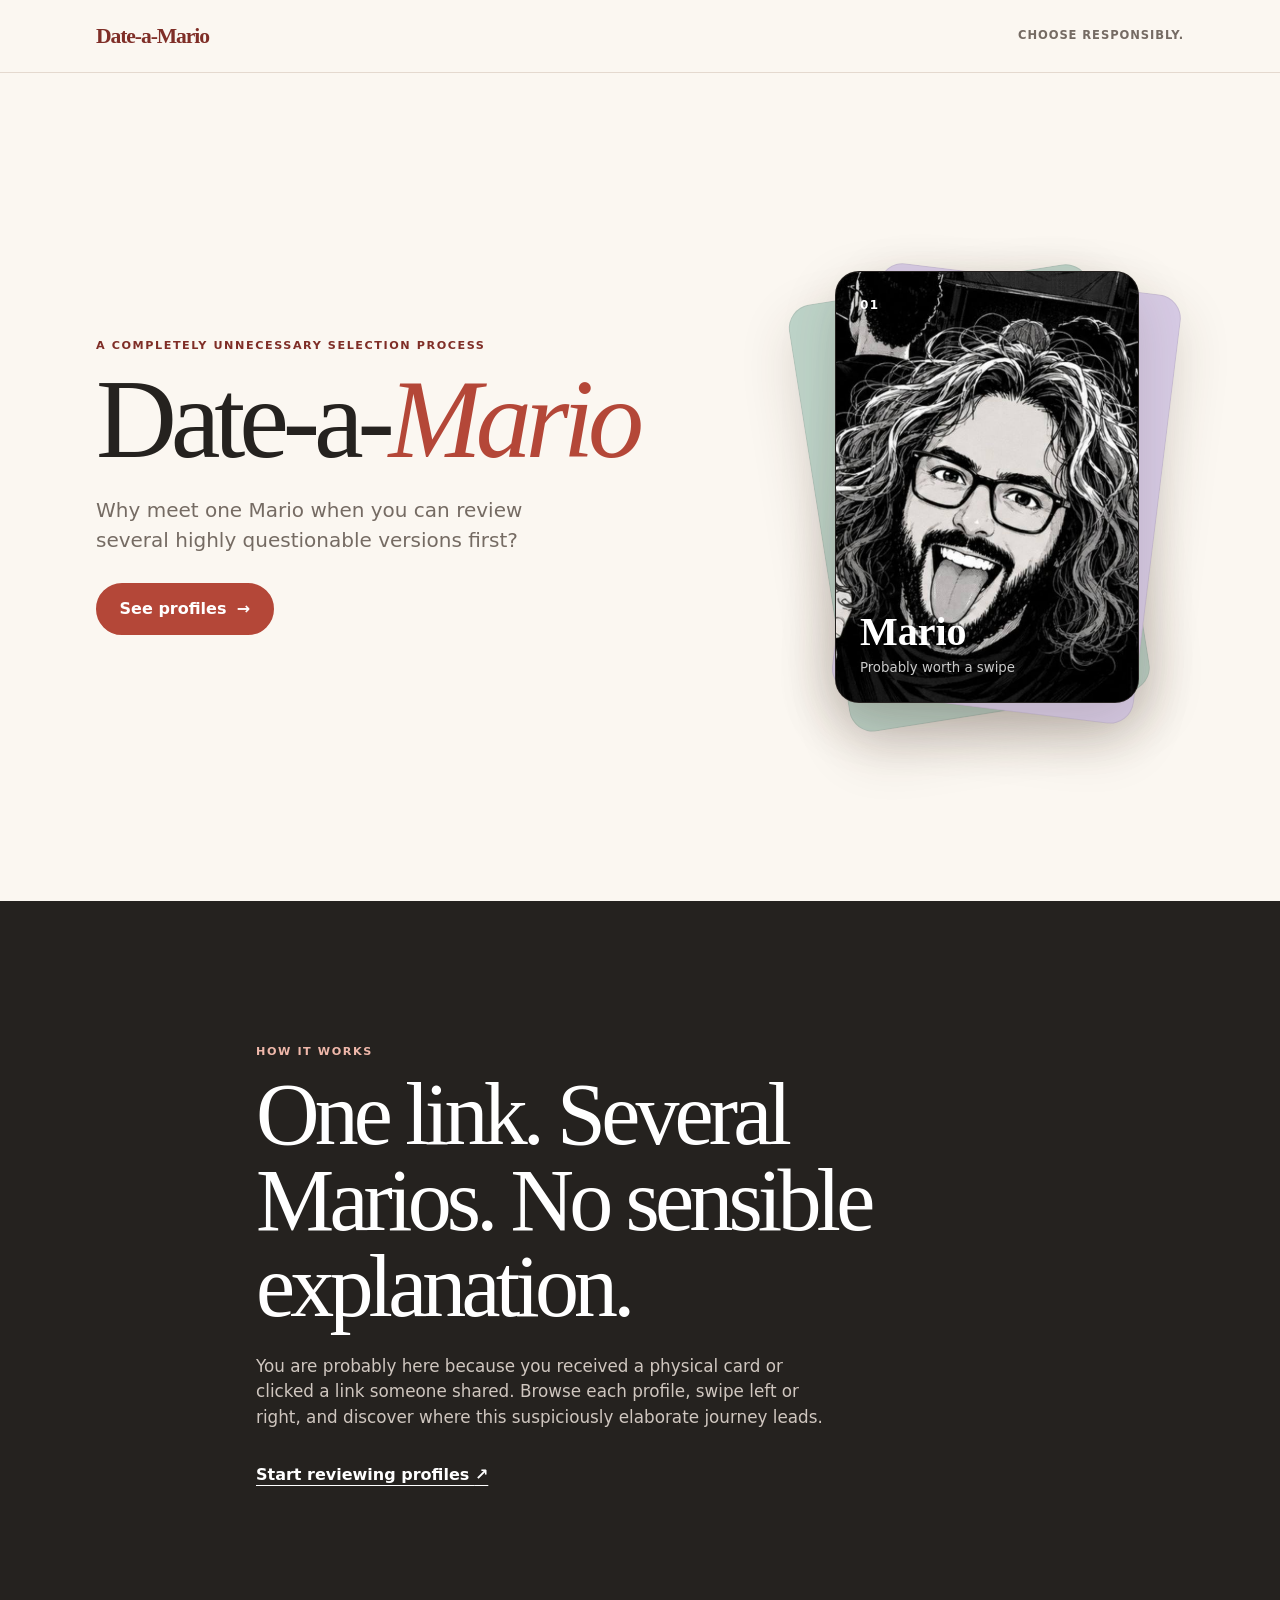
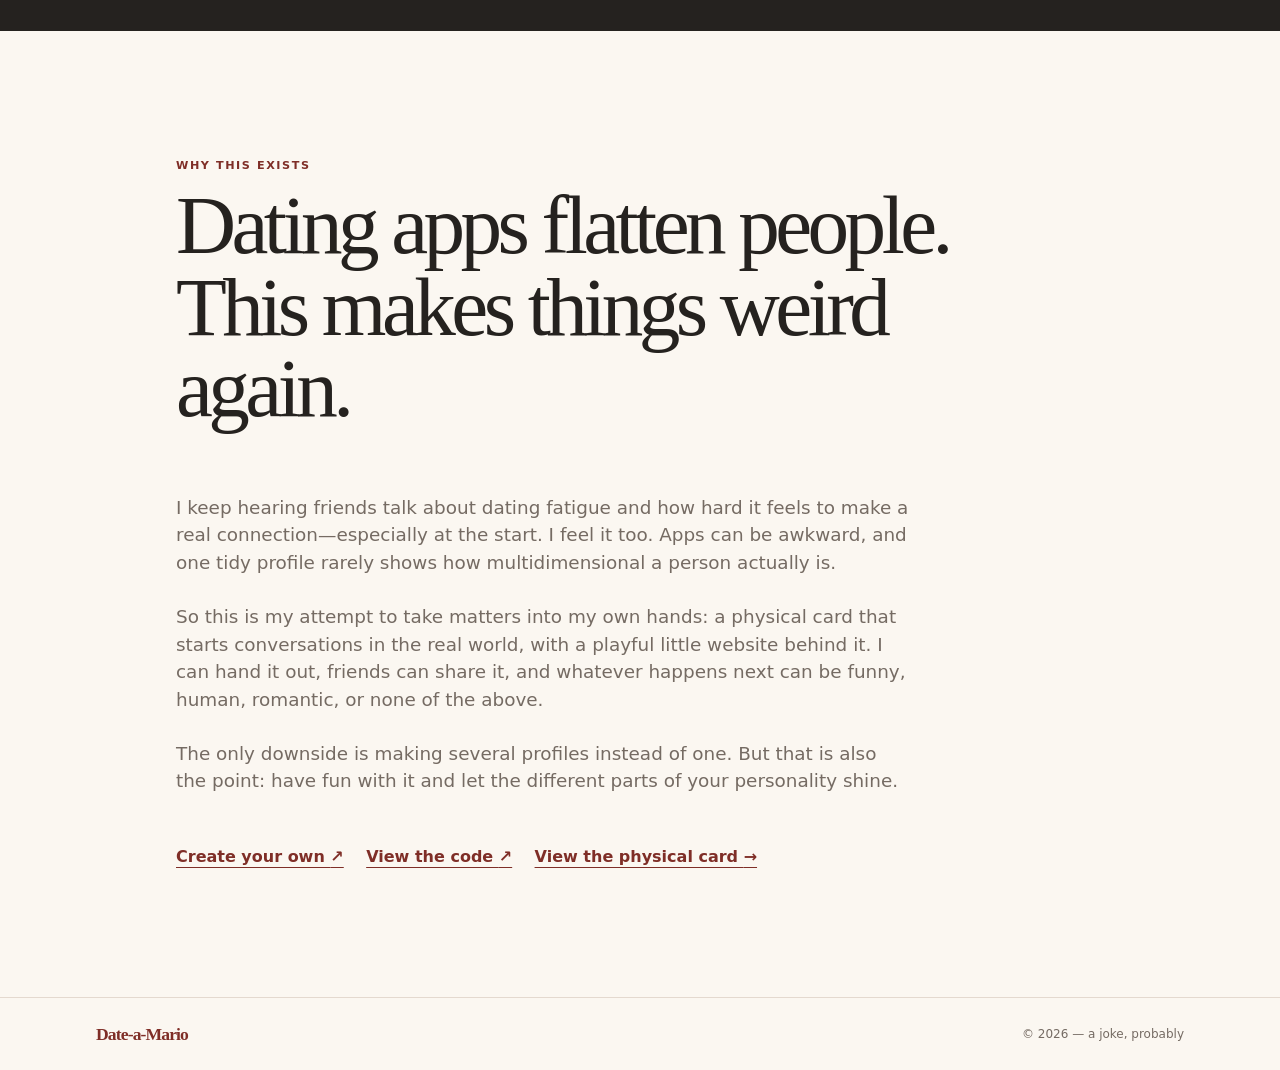
==== commit b7e7aa4e: "Fix landing page section links" ====
--- a/index.html
+++ b/index.html
@@ -27,7 +27,6 @@
             <p class="landing-copy__summary">Why meet one Mario when you can review several highly questionable versions first?</p>
             <div class="landing-actions">
               <a class="button button--primary" href="profiles.html">See profiles <span aria-hidden="true">→</span></a>
-              <a class="button button--secondary" href="card.html">Create/print your card</a>
             </div>
           </div>
 
@@ -48,9 +47,10 @@
         <div class="container landing-tease__inner">
           <p class="eyebrow">How it works</p>
           <h2 id="tease-title">One link. Several Marios. No sensible explanation.</h2>
-          <p>Browse each profile, swipe left or right, and discover where this suspiciously elaborate journey leads.</p>
-          <a class="text-link" href="profiles.html">Start reviewing profiles <span aria-hidden="true">↗</span></a>
-          <a class="text-link text-link--secondary" href="card.html">Create/print your card <span aria-hidden="true">↗</span></a>
+          <p>You are probably here because you received a physical card or clicked a link someone shared. Browse each profile, swipe left or right, and discover where this suspiciously elaborate journey leads.</p>
+          <div class="landing-tease__links">
+            <a class="text-link" href="profiles.html">Start reviewing profiles <span aria-hidden="true">↗</span></a>
+          </div>
         </div>
       </section>
 
@@ -64,9 +64,9 @@
             <p>The only downside is making several profiles instead of one. But that is also the point: have fun with it and let the different parts of your personality shine.</p>
           </div>
           <div class="landing-story__actions">
-            <a class="button" href="https://github.com/megawario/date-me#make-your-own">Make your own <span aria-hidden="true">↗</span></a>
+            <a class="landing-story__link" href="https://github.com/megawario/date-me/issues">Create your own <span aria-hidden="true">↗</span></a>
             <a class="landing-story__link" href="https://github.com/megawario/date-me">View the code <span aria-hidden="true">↗</span></a>
-            <a class="landing-story__link" href="card.html">Create or print a card <span aria-hidden="true">→</span></a>
+            <a class="landing-story__link" href="card.html">View the physical card <span aria-hidden="true">→</span></a>
           </div>
         </div>
       </section>
--- a/css/styles.css
+++ b/css/styles.css
@@ -348,6 +348,12 @@
   text-underline-offset: 0.3em;
 }
 
+.landing-tease__links {
+  display: flex;
+  flex-wrap: wrap;
+  gap: 1rem 1.4rem;
+}
+
 .landing-story {
   padding-block: clamp(5rem, 14vw, 8rem);
 }
@@ -396,10 +402,6 @@
 .site-footer__meta {
   margin: 0;
   font-size: 0.75rem;
-}
-
-.text-link--secondary {
-  margin-left: 1.25rem;
 }
 
 /* 4. Physical card page */
@@ -1002,6 +1004,40 @@
   color: var(--color-muted);
 }
 
+.profile-complete__results {
+  display: grid;
+  grid-template-columns: repeat(2, minmax(0, 1fr));
+  gap: 0.75rem;
+  max-width: 20rem;
+  margin: 1.75rem auto 1rem;
+}
+
+.profile-complete__results div {
+  padding: 1rem;
+  border: 1px solid var(--color-border);
+  border-radius: 1rem;
+  background: var(--color-surface);
+}
+
+.profile-complete__results dt {
+  color: var(--color-muted);
+  font-size: 0.75rem;
+  font-weight: 800;
+  letter-spacing: 0.12em;
+  text-transform: uppercase;
+}
+
+.profile-complete__results dd {
+  margin: 0.2rem 0 0;
+  font-size: clamp(2rem, 10vw, 3rem);
+  font-weight: 900;
+  line-height: 1;
+}
+
+.profile-complete .profile-complete__outcome {
+  min-height: 3rem;
+}
+
 .profile-complete__link {
   margin: 1.5rem auto 0.8rem;
 }
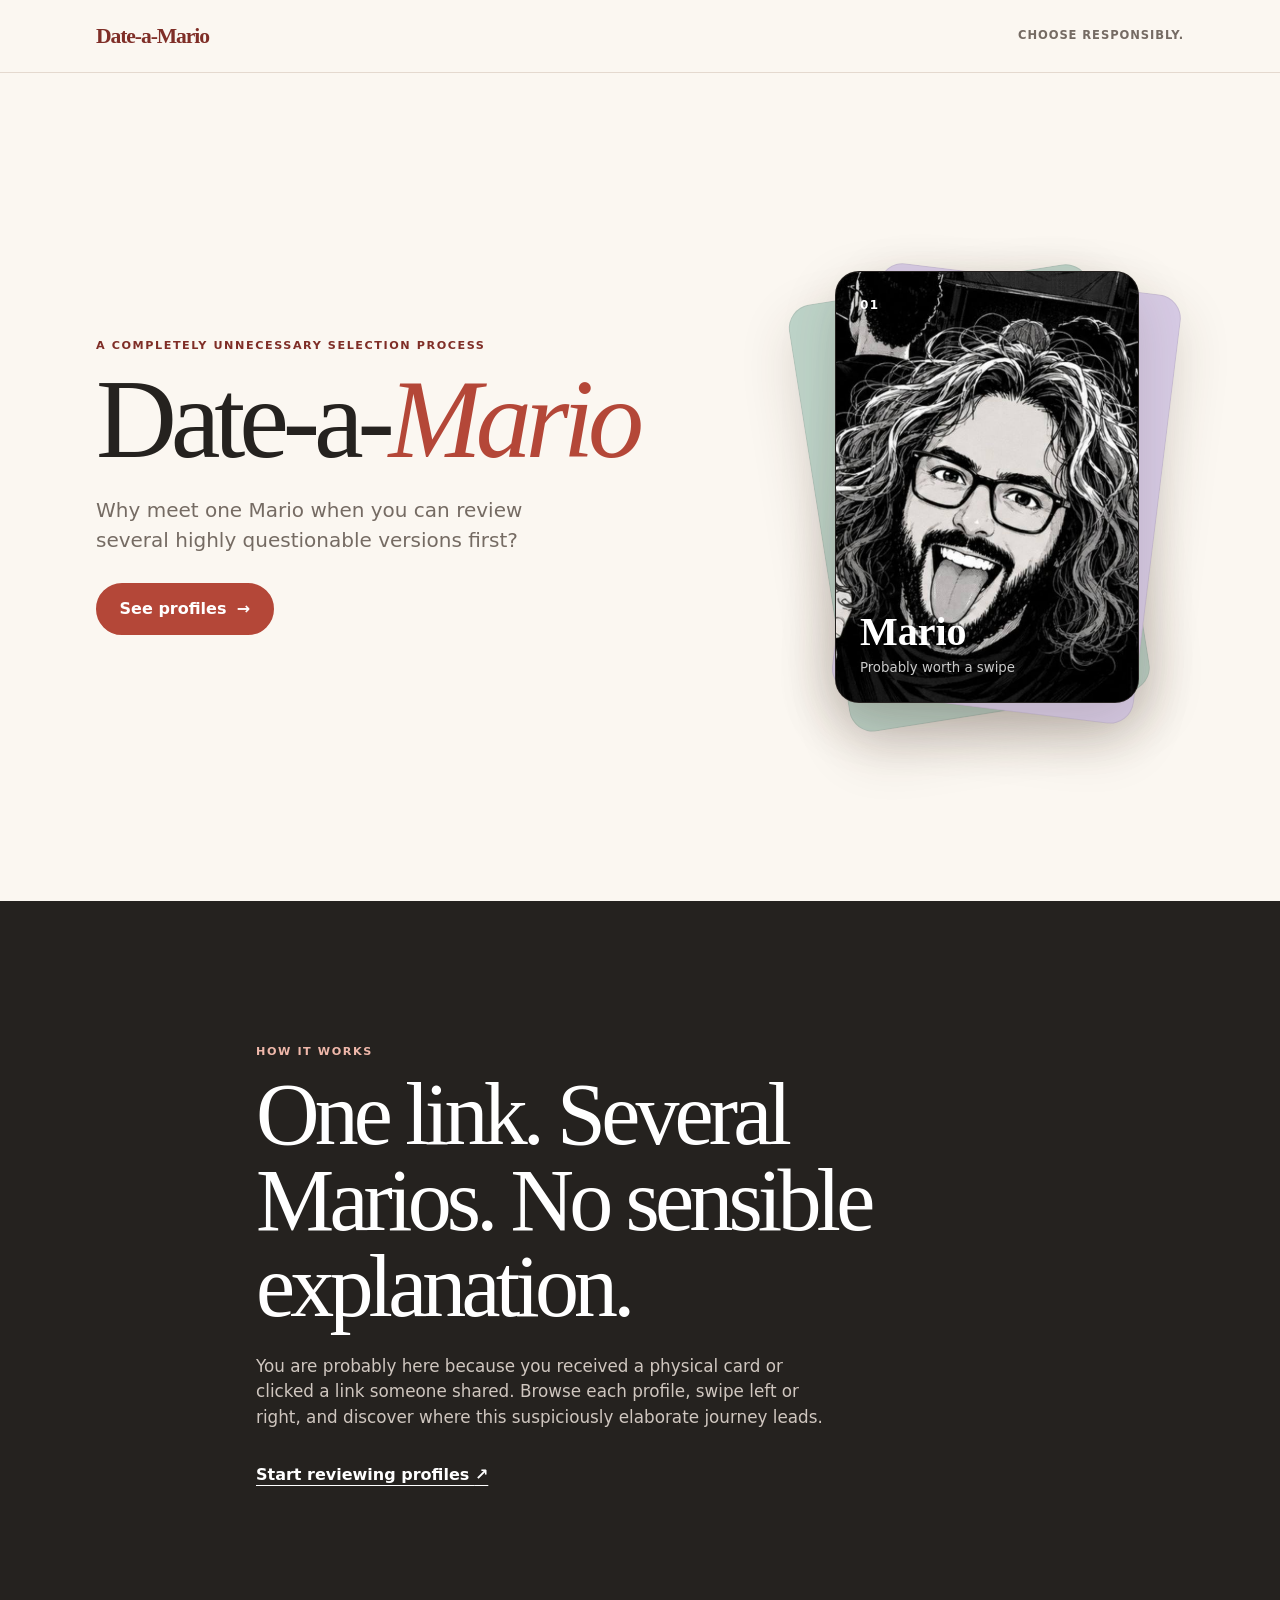
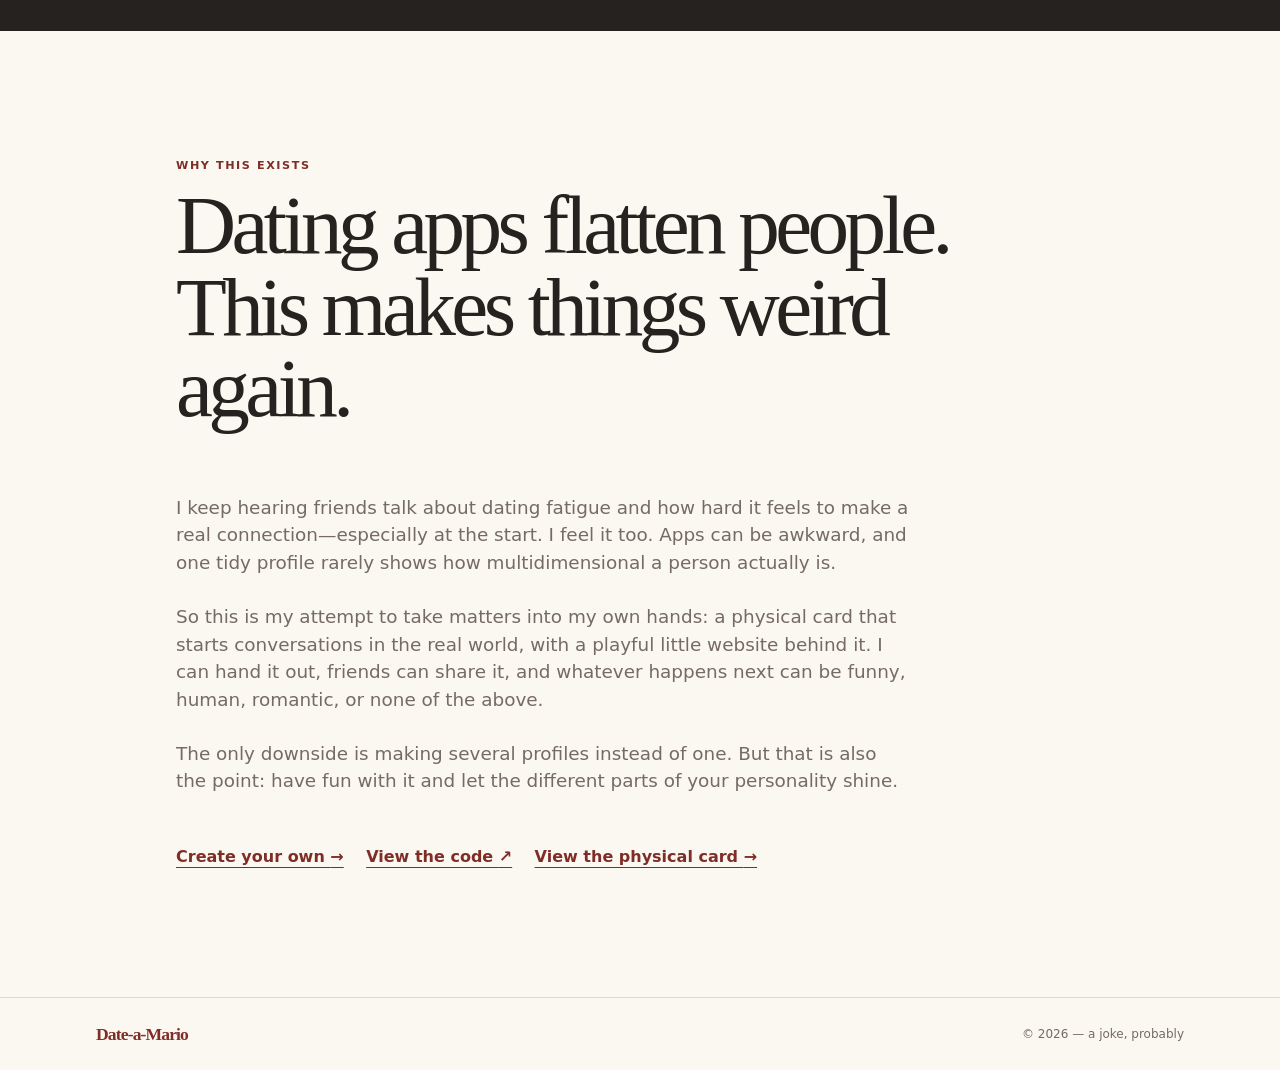
==== commit b592ed5f: "Add create-your-own guide" ====
--- a/index.html
+++ b/index.html
@@ -64,7 +64,7 @@
             <p>The only downside is making several profiles instead of one. But that is also the point: have fun with it and let the different parts of your personality shine.</p>
           </div>
           <div class="landing-story__actions">
-            <a class="landing-story__link" href="https://github.com/megawario/date-me/issues">Create your own <span aria-hidden="true">↗</span></a>
+            <a class="landing-story__link" href="create-your-own.html">Create your own <span aria-hidden="true">→</span></a>
             <a class="landing-story__link" href="https://github.com/megawario/date-me">View the code <span aria-hidden="true">↗</span></a>
             <a class="landing-story__link" href="card.html">View the physical card <span aria-hidden="true">→</span></a>
           </div>
--- a/css/styles.css
+++ b/css/styles.css
@@ -390,6 +390,170 @@
   text-underline-offset: 0.3em;
 }
 
+/* 4. Create-your-own guide */
+
+.guide-hero {
+  padding-block: clamp(4rem, 12vw, 8rem);
+}
+
+.guide-hero__inner {
+  max-width: 48rem;
+}
+
+.guide-hero h1,
+.guide-section h2,
+.guide-references h2 {
+  margin-bottom: 1.25rem;
+  font-size: clamp(2.8rem, 12vw, 5.5rem);
+}
+
+.guide-hero > div > p:not(.eyebrow) {
+  max-width: 39rem;
+  color: var(--color-muted);
+  font-size: clamp(1.05rem, 3.8vw, 1.25rem);
+}
+
+.guide-hero__actions,
+.guide-references__actions {
+  display: flex;
+  flex-wrap: wrap;
+  gap: 0.75rem;
+  margin-top: 2rem;
+}
+
+.guide-section,
+.guide-references {
+  padding-block: clamp(4rem, 10vw, 7rem);
+}
+
+.guide-section--paper,
+.guide-references {
+  background: var(--color-paper);
+}
+
+.guide-layout {
+  display: grid;
+  gap: 2rem;
+}
+
+.guide-section__heading {
+  max-width: 25rem;
+}
+
+.guide-section__content {
+  max-width: 43rem;
+}
+
+.guide-section__content > p,
+.guide-steps p,
+.guide-card-types dd,
+.guide-troubleshooting dd {
+  color: var(--color-muted);
+}
+
+.guide-section h3,
+.guide-callout h3 {
+  margin: 1.75rem 0 0.55rem;
+  font-size: 1.1rem;
+}
+
+.guide-section h3:first-child {
+  margin-top: 0;
+}
+
+.guide-checklist,
+.guide-references ul {
+  display: grid;
+  gap: 0.8rem;
+  padding-left: 1.25rem;
+}
+
+.guide-checklist li::marker,
+.guide-steps li::marker {
+  color: var(--color-accent);
+  font-weight: 900;
+}
+
+.guide-callout {
+  margin-top: 1.75rem;
+  border-left: 0.35rem solid var(--color-accent);
+  padding: 1.15rem 1.25rem;
+  background: var(--color-accent-soft);
+}
+
+.guide-callout h3 {
+  margin-top: 0;
+}
+
+.guide-callout p {
+  margin-bottom: 0;
+}
+
+.guide-steps {
+  display: grid;
+  gap: 2rem;
+  margin: 0;
+  padding-left: 1.5rem;
+}
+
+.guide-steps h3 {
+  margin-top: 0;
+}
+
+.guide-example {
+  overflow-x: auto;
+  margin: 1.25rem 0;
+  border: 1px solid var(--color-border);
+  border-radius: 0.75rem;
+  padding: 1rem;
+  background: var(--color-ink);
+  color: #f9eee5;
+  font-size: 0.8rem;
+  line-height: 1.55;
+}
+
+.guide-card-types,
+.guide-troubleshooting {
+  display: grid;
+  gap: 0.75rem;
+  margin: 1rem 0 0;
+}
+
+.guide-card-types div,
+.guide-troubleshooting div {
+  padding: 1rem;
+  border: 1px solid var(--color-border);
+  border-radius: 0.75rem;
+  background: var(--color-surface);
+}
+
+.guide-card-types dt,
+.guide-troubleshooting dt {
+  margin-bottom: 0.25rem;
+  font-weight: 800;
+}
+
+.guide-card-types dd,
+.guide-troubleshooting dd {
+  margin: 0;
+}
+
+.guide-references__inner {
+  max-width: 48rem;
+}
+
+.guide-references ul {
+  margin-bottom: 0;
+}
+
+.guide-page a:not(.button):not(.site-brand):not(.skip-link) {
+  color: var(--color-accent-dark);
+  font-weight: 700;
+  text-underline-offset: 0.2em;
+}
+
+/* 5. Shared footer */
+
 .site-footer {
   border-top: 1px solid var(--color-border);
   color: var(--color-muted);
@@ -404,7 +568,7 @@
   font-size: 0.75rem;
 }
 
-/* 4. Physical card page */
+/* 6. Physical card page */
 
 .card-page {
   background: #eee8e1;
@@ -562,7 +726,7 @@
   text-align: center;
 }
 
-/* 5. Profiles page and progressively enhanced deck */
+/* 7. Profiles page and progressively enhanced deck */
 
 .profiles-page {
   background: #f6f0e9;
@@ -1047,7 +1211,7 @@
   font-size: 0.72rem;
 }
 
-/* 6. Larger screens, printing, and accessibility preferences */
+/* 8. Larger screens, printing, and accessibility preferences */
 
 @media (min-width: 46rem) {
   .site-header__inner,
@@ -1068,6 +1232,11 @@
 
   .landing-copy h1 span {
     display: inline;
+  }
+
+  .guide-layout {
+    grid-template-columns: minmax(13rem, 0.7fr) minmax(0, 1.3fr);
+    gap: clamp(3rem, 8vw, 7rem);
   }
 
   .card-maker__inner {
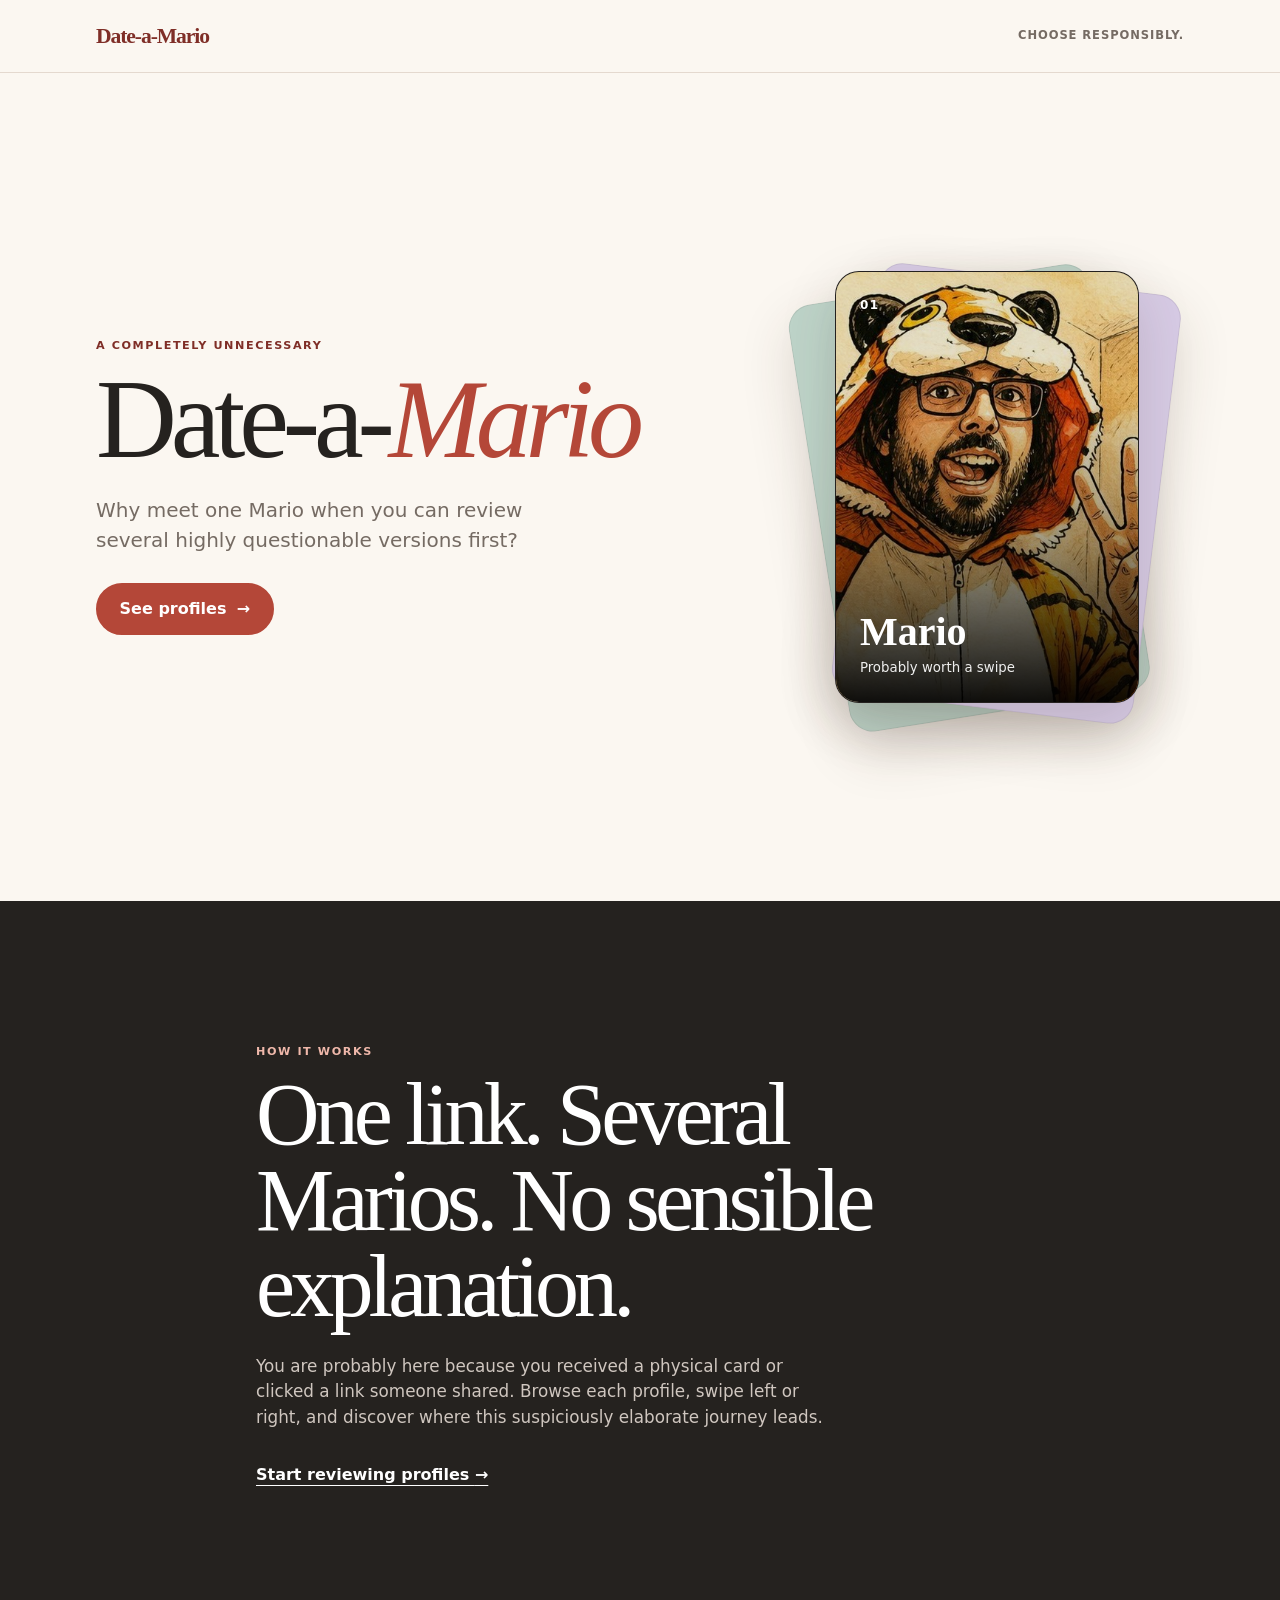
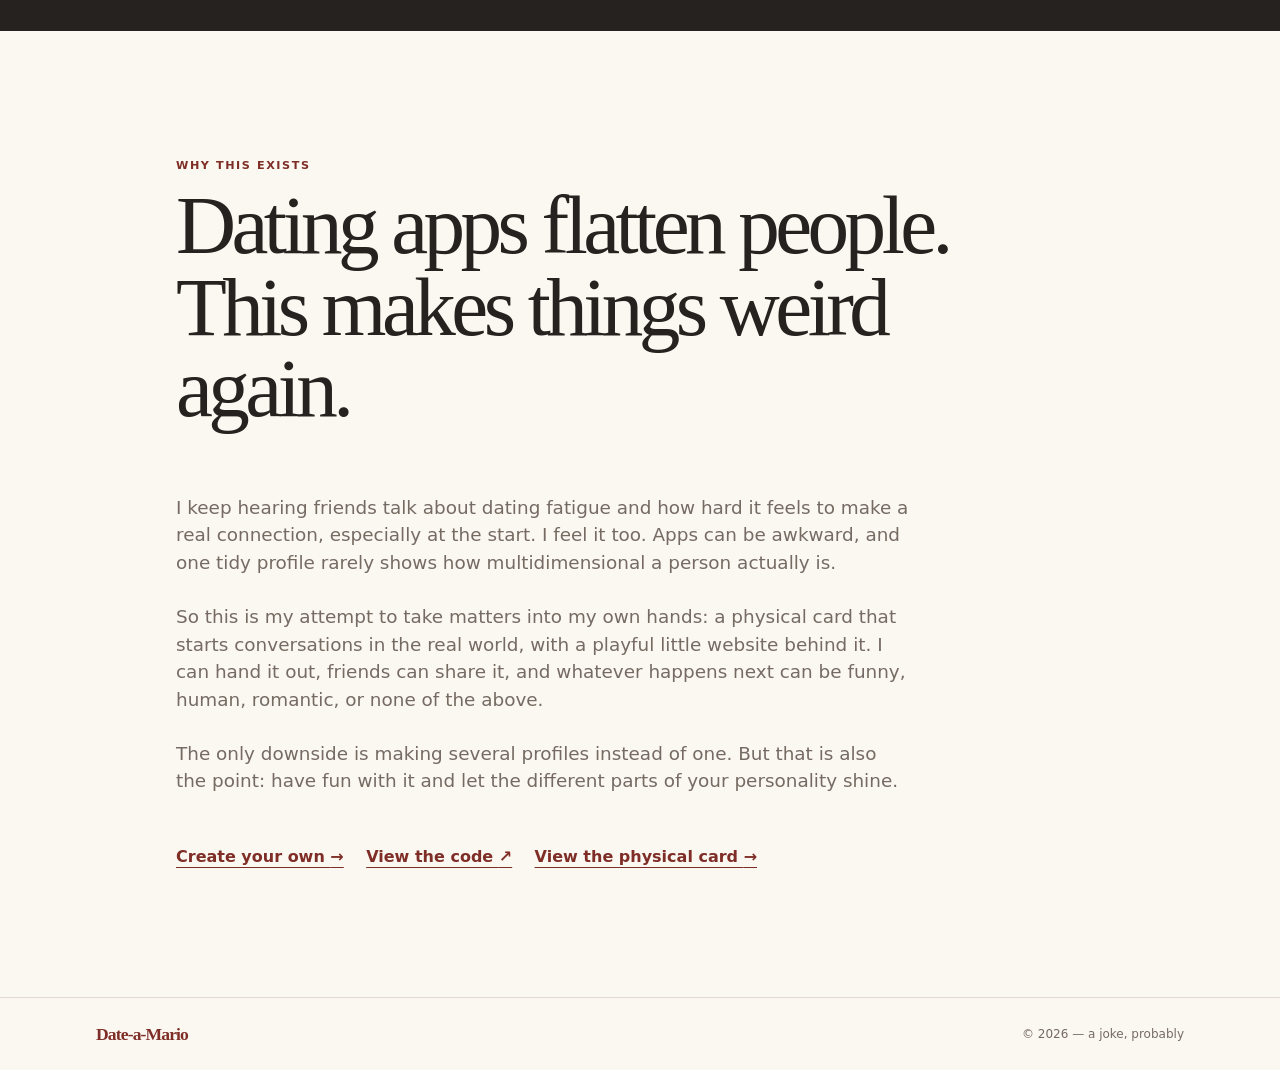
==== commit e2864887: "Refine project copy and documentation" ====
--- a/index.html
+++ b/index.html
@@ -22,7 +22,7 @@
       <section class="landing-hero" aria-labelledby="landing-title">
         <div class="container landing-hero__inner">
           <div class="landing-copy">
-            <p class="eyebrow">A completely unnecessary selection process</p>
+            <p class="eyebrow">A completely unnecessary</p>
             <h1 id="landing-title">Date-a-<span>Mario</span></h1>
             <p class="landing-copy__summary">Why meet one Mario when you can review several highly questionable versions first?</p>
             <div class="landing-actions">
@@ -49,7 +49,7 @@
           <h2 id="tease-title">One link. Several Marios. No sensible explanation.</h2>
           <p>You are probably here because you received a physical card or clicked a link someone shared. Browse each profile, swipe left or right, and discover where this suspiciously elaborate journey leads.</p>
           <div class="landing-tease__links">
-            <a class="text-link" href="profiles.html">Start reviewing profiles <span aria-hidden="true">↗</span></a>
+            <a class="text-link" href="profiles.html">Start reviewing profiles <span aria-hidden="true">→</span></a>
           </div>
         </div>
       </section>
@@ -59,7 +59,7 @@
           <p class="eyebrow">Why this exists</p>
           <h2 id="story-title">Dating apps flatten people. This makes things weird again.</h2>
           <div class="landing-story__copy">
-            <p>I keep hearing friends talk about dating fatigue and how hard it feels to make a real connection—especially at the start. I feel it too. Apps can be awkward, and one tidy profile rarely shows how multidimensional a person actually is.</p>
+            <p>I keep hearing friends talk about dating fatigue and how hard it feels to make a real connection, especially at the start. I feel it too. Apps can be awkward, and one tidy profile rarely shows how multidimensional a person actually is.</p>
             <p>So this is my attempt to take matters into my own hands: a physical card that starts conversations in the real world, with a playful little website behind it. I can hand it out, friends can share it, and whatever happens next can be funny, human, romantic, or none of the above.</p>
             <p>The only downside is making several profiles instead of one. But that is also the point: have fun with it and let the different parts of your personality shine.</p>
           </div>
--- a/css/styles.css
+++ b/css/styles.css
@@ -1,1354 +1,1688 @@
-/* 1. Reset and design tokens */
-
-*,
-*::before,
-*::after {
-  box-sizing: border-box;
-}
-
-:root {
-  --color-ink: #25221f;
-  --color-muted: #756b63;
-  --color-surface: #fbf7f1;
-  --color-paper: #fffdf9;
-  --color-accent: #b44738;
-  --color-accent-dark: #7f2e27;
-  --color-accent-soft: #f3d9cf;
-  --color-positive: #26735c;
-  --color-negative: #b6474f;
-  --color-border: #e4d9cf;
-  --color-focus: #164f7c;
-  --font-body: Inter, ui-sans-serif, system-ui, -apple-system, BlinkMacSystemFont, "Segoe UI", sans-serif;
-  --font-display: Georgia, "Times New Roman", serif;
-  --content-width: 68rem;
-  --gutter: clamp(1rem, 5vw, 3rem);
-  --shadow-card: 0 1.25rem 3.5rem rgb(64 43 31 / 16%);
-}
-
-html {
-  scroll-behavior: smooth;
-}
-
-body {
-  min-width: 320px;
-  min-height: 100vh;
-  margin: 0;
-  overflow-x: hidden;
-  background: var(--color-surface);
-  color: var(--color-ink);
-  font-family: var(--font-body);
-  line-height: 1.5;
-}
-
-button,
-img {
-  display: block;
-}
-
-button {
-  font: inherit;
-}
-
-img {
+/* 1. Reset and design tokens */
+
+*,
+*::before,
+*::after {
+  box-sizing: border-box;
+}
+
+:root {
+  --color-ink: #25221f;
+  --color-muted: #756b63;
+  --color-surface: #fbf7f1;
+  --color-paper: #fffdf9;
+  --color-accent: #b44738;
+  --color-accent-dark: #7f2e27;
+  --color-accent-soft: #f3d9cf;
+  --color-positive: #26735c;
+  --color-negative: #b6474f;
+  --color-border: #e4d9cf;
+  --color-focus: #164f7c;
+  --font-body: Inter, ui-sans-serif, system-ui, -apple-system, BlinkMacSystemFont, "Segoe UI", sans-serif;
+  --font-display: Georgia, "Times New Roman", serif;
+  --content-width: 68rem;
+  --gutter: clamp(1rem, 5vw, 3rem);
+  --shadow-card: 0 1.25rem 3.5rem rgb(64 43 31 / 16%);
+}
+
+html {
+  scroll-behavior: smooth;
+}
+
+body {
+  min-width: 320px;
+  min-height: 100vh;
+  margin: 0;
+  overflow-x: hidden;
+  background: var(--color-surface);
+  color: var(--color-ink);
+  font-family: var(--font-body);
+  line-height: 1.5;
+}
+
+button,
+img {
+  display: block;
+}
+
+button {
+  font: inherit;
+}
+
+img {
+  max-width: 100%;
+  -webkit-user-drag: none;
+  user-select: none;
+}
+
+h1,
+h2,
+p {
+  margin-top: 0;
+}
+
+h1,
+h2 {
+  font-family: var(--font-display);
+  font-weight: 400;
+  letter-spacing: -0.055em;
+  line-height: 0.98;
+}
+
+.container {
+  width: min(100% - (var(--gutter) * 2), var(--content-width));
+  margin-inline: auto;
+}
+
+.eyebrow {
+  margin-bottom: 0.75rem;
+  color: var(--color-accent-dark);
+  font-size: 0.7rem;
+  font-weight: 800;
+  letter-spacing: 0.14em;
+  line-height: 1.3;
+  text-transform: uppercase;
+}
+
+.skip-link {
+  position: fixed;
+  top: 0;
+  left: 1rem;
+  z-index: 100;
+  padding: 0.75rem 1rem;
+  background: var(--color-ink);
+  color: white;
+  transform: translateY(-150%);
+}
+
+.skip-link:focus {
+  transform: translateY(0);
+}
+
+[hidden] {
+  display: none !important;
+}
+
+.visually-hidden {
+  position: absolute;
+  width: 1px;
+  height: 1px;
+  overflow: hidden;
+  clip: rect(0 0 0 0);
+  clip-path: inset(50%);
+  white-space: nowrap;
+}
+
+:focus-visible {
+  outline: 3px solid var(--color-focus);
+  outline-offset: 4px;
+}
+
+/* 2. Shared header, footer, and buttons */
+
+.site-header,
+.profiles-header {
+  border-bottom: 1px solid var(--color-border);
+}
+
+.site-header__inner,
+.profiles-header__inner,
+.site-footer__inner {
+  display: flex;
+  min-height: 4rem;
+  align-items: center;
+  justify-content: space-between;
+  gap: 1rem;
+}
+
+.site-brand {
+  margin: 0;
+  color: var(--color-accent-dark);
+  font-family: var(--font-display);
+  font-size: 1.35rem;
+  font-weight: 700;
+  letter-spacing: -0.05em;
+  text-decoration: none;
+}
+
+.header-note,
+.profile-progress {
+  margin: 0;
+  color: var(--color-muted);
+  font-size: 0.72rem;
+  font-weight: 800;
+  letter-spacing: 0.08em;
+  text-transform: uppercase;
+}
+
+.button {
+  display: inline-flex;
+  min-height: 3.25rem;
+  align-items: center;
+  justify-content: center;
+  gap: 0.65rem;
+  border: 2px solid var(--color-accent);
+  border-radius: 999px;
+  padding: 0.75rem 1.35rem;
+  background: var(--color-accent);
+  color: white;
+  font-weight: 800;
+  text-decoration: none;
+  transition: background-color 160ms ease, border-color 160ms ease, transform 160ms ease;
+}
+
+.button:hover {
+  border-color: var(--color-accent-dark);
+  background: var(--color-accent-dark);
+  transform: translateY(-2px);
+}
+
+.button--reset {
+  margin-inline: auto;
+  cursor: pointer;
+}
+
+.button--secondary {
+  background: transparent;
+  color: var(--color-accent-dark);
+}
+
+.button--secondary:hover {
+  color: white;
+}
+
+/* 3. Landing page */
+
+.landing-hero {
+  min-height: calc(100svh - 4rem);
+  display: grid;
+  align-items: center;
+  padding-block: clamp(3rem, 10vw, 7rem);
+}
+
+.landing-hero__inner {
+  display: grid;
+  gap: 3rem;
+}
+
+.landing-copy {
+  max-width: 36rem;
+}
+
+.landing-copy h1 {
+  margin-bottom: 1.25rem;
+  font-size: clamp(3.8rem, 19vw, 7rem);
+}
+
+.landing-copy h1 span {
+  display: block;
+  color: var(--color-accent);
+  font-style: italic;
+}
+
+.landing-copy__summary {
+  max-width: 31rem;
+  margin-bottom: 1.75rem;
+  color: var(--color-muted);
+  font-size: clamp(1.05rem, 3.8vw, 1.25rem);
+}
+
+.landing-actions {
+  display: flex;
+  flex-wrap: wrap;
+  gap: 0.75rem;
+}
+
+.profile-preview {
+  position: relative;
+  width: min(76vw, 18rem);
+  height: 24rem;
+  margin-inline: auto;
+}
+
+.profile-preview__card {
+  position: absolute;
+  inset: 0;
+  display: flex;
+  overflow: hidden;
+  flex-direction: column;
+  justify-content: flex-end;
+  border: 1px solid rgb(37 34 31 / 8%);
+  border-radius: 1.5rem;
+  padding: 1.5rem;
+  box-shadow: var(--shadow-card);
+}
+
+.profile-preview__card--back {
+  background: #bed4c9;
+  color: rgb(37 34 31 / 9%);
+  font-family: var(--font-display);
+  font-size: 15rem;
+  transform: rotate(-9deg) translate(-1.2rem, 0.5rem);
+}
+
+.profile-preview__card--middle {
+  background: #d7cbe5;
+  color: rgb(37 34 31 / 9%);
+  font-family: var(--font-display);
+  font-size: 15rem;
+  transform: rotate(7deg) translate(1.25rem, 0.25rem);
+}
+
+.profile-preview__card--front {
+  background: var(--color-ink);
+  color: white;
+}
+
+.profile-preview__card--front::before {
+  position: absolute;
+  inset: 0;
+  z-index: 1;
+  background: linear-gradient(180deg, rgb(0 0 0 / 10%) 28%, rgb(0 0 0 / 36%) 62%, rgb(0 0 0 / 94%) 100%);
+  content: "";
+}
+
+.profile-preview__card--front img {
+  position: absolute;
+  inset: 0;
+  z-index: 0;
+  width: 100%;
+  height: 100%;
+  object-fit: cover;
+  object-position: center 58%;
+}
+
+.profile-preview__card strong,
+.profile-preview__card small,
+.profile-preview__number {
+  position: relative;
+  z-index: 2;
+}
+
+.profile-preview__card strong {
+  font-family: var(--font-display);
+  font-size: 2.5rem;
+  line-height: 1;
+}
+
+.profile-preview__card small {
+  margin-top: 0.4rem;
+  color: rgb(255 255 255 / 92%);
+}
+
+.profile-preview__number {
+  margin-bottom: auto;
+  font-size: 0.75rem;
+  font-weight: 900;
+  letter-spacing: 0.12em;
+}
+
+.landing-tease {
+  padding-block: clamp(5rem, 15vw, 9rem);
+  background: var(--color-ink);
+  color: white;
+}
+
+.landing-tease__inner {
+  max-width: 48rem;
+  margin-inline: auto;
+}
+
+.landing-tease .eyebrow {
+  color: #efb8aa;
+}
+
+.landing-tease h2 {
+  margin-bottom: 1.5rem;
+  font-size: clamp(2.6rem, 11vw, 5.5rem);
+}
+
+.landing-tease p:not(.eyebrow) {
+  max-width: 36rem;
+  color: #cfc6bf;
+  font-size: 1.05rem;
+}
+
+.text-link {
+  display: inline-block;
+  margin-top: 1rem;
+  color: white;
+  font-weight: 800;
+  text-underline-offset: 0.3em;
+}
+
+.landing-tease__links {
+  display: flex;
+  flex-wrap: wrap;
+  gap: 1rem 1.4rem;
+}
+
+.landing-story {
+  padding-block: clamp(5rem, 14vw, 8rem);
+}
+
+.landing-story__inner {
+  max-width: 58rem;
+}
+
+.landing-story h2 {
+  max-width: 50rem;
+  margin-bottom: clamp(2rem, 7vw, 4rem);
+  font-size: clamp(2.6rem, 10vw, 5.2rem);
+}
+
+.landing-story__copy {
+  display: grid;
+  max-width: 46rem;
+  gap: 0.5rem;
+  color: var(--color-muted);
+  font-size: clamp(1rem, 3vw, 1.15rem);
+}
+
+.landing-story__actions {
+  display: flex;
+  align-items: center;
+  flex-wrap: wrap;
+  gap: 1rem 1.4rem;
+  margin-top: 2rem;
+}
+
+.landing-story__link {
+  color: var(--color-accent-dark);
+  font-weight: 800;
+  text-underline-offset: 0.3em;
+}
+
+/* 4. Create-your-own guide */
+
+.guide-hero {
+  padding-block: clamp(4rem, 12vw, 8rem);
+}
+
+.guide-hero__inner {
+  max-width: 48rem;
+}
+
+.guide-hero h1,
+.guide-section h2,
+.guide-references h2 {
+  margin-bottom: 1.25rem;
+  font-size: clamp(2.8rem, 12vw, 5.5rem);
+}
+
+.guide-hero > div > p:not(.eyebrow) {
+  max-width: 39rem;
+  color: var(--color-muted);
+  font-size: clamp(1.05rem, 3.8vw, 1.25rem);
+}
+
+.guide-hero__actions,
+.guide-references__actions {
+  display: flex;
+  flex-wrap: wrap;
+  gap: 0.75rem;
+  margin-top: 2rem;
+}
+
+.guide-section,
+.guide-references {
+  padding-block: clamp(4rem, 10vw, 7rem);
+}
+
+.guide-section--paper,
+.guide-references {
+  background: var(--color-paper);
+}
+
+.guide-layout {
+  display: grid;
+  gap: 2rem;
+}
+
+.guide-section__heading {
+  max-width: 25rem;
+}
+
+.guide-section__content {
+  min-width: 0;
+  max-width: 43rem;
+}
+
+.guide-section__content > p,
+.guide-steps p,
+.guide-card-types dd,
+.guide-troubleshooting dd {
+  color: var(--color-muted);
+}
+
+.guide-section h3,
+.guide-callout h3 {
+  margin: 1.75rem 0 0.55rem;
+  font-size: 1.1rem;
+}
+
+.guide-section h3:first-child {
+  margin-top: 0;
+}
+
+.guide-checklist,
+.guide-references ul {
+  display: grid;
+  gap: 0.8rem;
+  padding-left: 1.25rem;
+}
+
+.guide-checklist li::marker,
+.guide-steps li::marker {
+  color: var(--color-accent);
+  font-weight: 900;
+}
+
+.guide-callout {
+  min-width: 0;
+  margin-top: 1.75rem;
+  border-left: 0.35rem solid var(--color-accent);
+  padding: 1.15rem 1.25rem;
+  background: var(--color-accent-soft);
+}
+
+.guide-callout h3 {
+  margin-top: 0;
+}
+
+.guide-callout p {
+  margin-bottom: 0;
+}
+
+.guide-steps {
+  display: grid;
+  gap: 2rem;
+  margin: 0;
+  padding-left: 1.5rem;
+}
+
+.guide-steps h3 {
+  margin-top: 0;
+}
+
+.guide-example {
   max-width: 100%;
-  -webkit-user-drag: none;
-  user-select: none;
-}
-
-h1,
-h2,
-p {
-  margin-top: 0;
-}
-
-h1,
-h2 {
-  font-family: var(--font-display);
-  font-weight: 400;
-  letter-spacing: -0.055em;
-  line-height: 0.98;
-}
-
-.container {
-  width: min(100% - (var(--gutter) * 2), var(--content-width));
-  margin-inline: auto;
-}
-
-.eyebrow {
-  margin-bottom: 0.75rem;
-  color: var(--color-accent-dark);
-  font-size: 0.7rem;
-  font-weight: 800;
-  letter-spacing: 0.14em;
-  line-height: 1.3;
-  text-transform: uppercase;
-}
-
-.skip-link {
-  position: fixed;
-  top: 0;
-  left: 1rem;
-  z-index: 100;
-  padding: 0.75rem 1rem;
-  background: var(--color-ink);
-  color: white;
-  transform: translateY(-150%);
-}
-
-.skip-link:focus {
-  transform: translateY(0);
-}
-
-[hidden] {
-  display: none !important;
-}
-
-.visually-hidden {
-  position: absolute;
-  width: 1px;
-  height: 1px;
-  overflow: hidden;
-  clip: rect(0 0 0 0);
-  clip-path: inset(50%);
-  white-space: nowrap;
-}
-
-:focus-visible {
-  outline: 3px solid var(--color-focus);
-  outline-offset: 4px;
-}
-
-/* 2. Shared header, footer, and buttons */
-
-.site-header,
-.profiles-header {
-  border-bottom: 1px solid var(--color-border);
-}
-
-.site-header__inner,
-.profiles-header__inner,
-.site-footer__inner {
-  display: flex;
-  min-height: 4rem;
-  align-items: center;
-  justify-content: space-between;
-  gap: 1rem;
-}
-
-.site-brand {
-  margin: 0;
-  color: var(--color-accent-dark);
-  font-family: var(--font-display);
-  font-size: 1.35rem;
-  font-weight: 700;
-  letter-spacing: -0.05em;
-  text-decoration: none;
-}
-
-.header-note,
-.profile-progress {
-  margin: 0;
+  overflow-x: auto;
+  margin: 1.25rem 0;
+  border: 1px solid var(--color-border);
+  border-radius: 0.75rem;
+  padding: 1rem;
+  background: var(--color-ink);
+  color: #f9eee5;
+  font-size: 0.8rem;
+  line-height: 1.55;
+}
+
+.guide-card-types,
+.guide-troubleshooting {
+  display: grid;
+  gap: 0.75rem;
+  margin: 1rem 0 0;
+}
+
+.guide-card-types div,
+.guide-troubleshooting div {
+  padding: 1rem;
+  border: 1px solid var(--color-border);
+  border-radius: 0.75rem;
+  background: var(--color-surface);
+}
+
+.guide-card-types dt,
+.guide-troubleshooting dt {
+  margin-bottom: 0.25rem;
+  font-weight: 800;
+}
+
+.guide-card-types dd,
+.guide-troubleshooting dd {
+  margin: 0;
+}
+
+.guide-references__inner {
+  max-width: 48rem;
+}
+
+.guide-references ul {
+  margin-bottom: 0;
+}
+
+.guide-page a:not(.button):not(.site-brand):not(.skip-link) {
+  color: var(--color-accent-dark);
+  font-weight: 700;
+  text-underline-offset: 0.2em;
+}
+
+/* 5. Shared footer */
+
+.site-footer {
+  border-top: 1px solid var(--color-border);
+  color: var(--color-muted);
+}
+
+.site-brand--footer {
+  font-size: 1.1rem;
+}
+
+.site-footer__meta {
+  margin: 0;
+  font-size: 0.75rem;
+}
+
+/* 6. Physical card page */
+
+.card-page {
+  background: #eee8e1;
+}
+
+.card-page__home-link {
+  margin-top: 0;
+  color: var(--color-accent-dark);
+}
+
+.card-maker {
+  padding-block: clamp(2.5rem, 8vw, 5rem);
+}
+
+.card-maker__inner {
+  display: grid;
+  gap: clamp(2rem, 7vw, 5rem);
+  align-items: center;
+}
+
+.card-maker__intro {
+  max-width: 34rem;
+}
+
+.card-maker__intro h1 {
+  margin-bottom: 1.25rem;
+  font-size: clamp(3rem, 12vw, 5.5rem);
+}
+
+.card-maker__intro > p:not(.eyebrow) {
   color: var(--color-muted);
-  font-size: 0.72rem;
-  font-weight: 800;
-  letter-spacing: 0.08em;
-  text-transform: uppercase;
-}
-
-.button {
-  display: inline-flex;
-  min-height: 3.25rem;
-  align-items: center;
-  justify-content: center;
-  gap: 0.65rem;
-  border: 2px solid var(--color-accent);
-  border-radius: 999px;
-  padding: 0.75rem 1.35rem;
-  background: var(--color-accent);
-  color: white;
-  font-weight: 800;
-  text-decoration: none;
-  transition: background-color 160ms ease, border-color 160ms ease, transform 160ms ease;
-}
-
-.button:hover {
-  border-color: var(--color-accent-dark);
-  background: var(--color-accent-dark);
-  transform: translateY(-2px);
-}
-
-.button--reset {
-  margin-inline: auto;
+}
+
+.card-maker__intro code {
+  font-size: 0.9em;
+}
+
+.card-maker__intro .button {
   cursor: pointer;
 }
 
-.button--secondary {
-  background: transparent;
-  color: var(--color-accent-dark);
-}
-
-.button--secondary:hover {
-  color: white;
-}
-
-/* 3. Landing page */
-
-.landing-hero {
-  min-height: calc(100svh - 4rem);
-  display: grid;
-  align-items: center;
-  padding-block: clamp(3rem, 10vw, 7rem);
-}
-
-.landing-hero__inner {
-  display: grid;
-  gap: 3rem;
-}
-
-.landing-copy {
-  max-width: 36rem;
-}
-
-.landing-copy h1 {
-  margin-bottom: 1.25rem;
-  font-size: clamp(3.8rem, 19vw, 7rem);
-}
-
-.landing-copy h1 span {
-  display: block;
-  color: var(--color-accent);
-  font-style: italic;
-}
-
-.landing-copy__summary {
-  max-width: 31rem;
-  margin-bottom: 1.75rem;
-  color: var(--color-muted);
-  font-size: clamp(1.05rem, 3.8vw, 1.25rem);
-}
-
-.landing-actions {
+.card-maker__actions {
   display: flex;
   flex-wrap: wrap;
   gap: 0.75rem;
 }
 
-.profile-preview {
-  position: relative;
-  width: min(76vw, 18rem);
-  height: 24rem;
-  margin-inline: auto;
-}
-
-.profile-preview__card {
+.card-previews {
+  display: grid;
+  gap: clamp(2rem, 7vw, 4rem);
+  align-items: start;
+  justify-items: center;
+}
+
+.card-preview,
+.portrait-card-preview {
+  min-width: 0;
+}
+
+.portrait-card-preview {
+  display: grid;
+  width: min(100%, 24rem);
+  gap: 1rem;
+  justify-items: center;
+}
+
+.portrait-card-preview__intro {
+  text-align: center;
+}
+
+.portrait-card-preview__intro h2 {
+  margin-bottom: 0.35rem;
+  font-size: clamp(2rem, 8vw, 3rem);
+}
+
+.portrait-card-preview__intro > p:last-child {
+  margin: 0;
+  color: var(--color-muted);
+  font-size: 0.9rem;
+}
+
+.physical-card {
+  --card-foreground: #25221f;
+  --card-background: #fbf7f1;
+  --card-accent: #b44738;
+  position: relative;
+  isolation: isolate;
+  display: grid;
+  width: 85.6mm;
+  height: 53.98mm;
+  max-width: 100%;
+  overflow: hidden;
+  grid-template-columns: minmax(0, 1fr) 31mm;
+  gap: 3mm;
+  border-radius: 3mm;
+  padding: 4mm;
+  background: var(--card-background);
+  box-shadow: 0 1rem 3rem rgb(37 34 31 / 22%);
+  color: var(--card-foreground);
+}
+
+.physical-card::after {
   position: absolute;
   inset: 0;
+  z-index: 1;
+  background: linear-gradient(90deg, transparent 0 10%, var(--card-background) 48% 100%);
+  content: "";
+  pointer-events: none;
+}
+
+.physical-card__artwork {
+  position: absolute;
+  inset: 0 auto 0 0;
+  z-index: 0;
+  width: 55%;
+  height: 100%;
+  object-fit: cover;
+  object-position: center 42%;
+  opacity: 0.42;
+  filter: grayscale(1) contrast(0.85);
+}
+
+.physical-card__copy {
+  position: relative;
+  z-index: 2;
   display: flex;
+  min-width: 0;
+  align-items: center;
+  flex-direction: column;
+  justify-content: center;
+  text-align: center;
+}
+
+.physical-card__brand,
+.physical-card__qr-label,
+.physical-card__url {
+  font-size: 6pt;
+  font-weight: 900;
+  letter-spacing: 0.08em;
+  text-transform: uppercase;
+}
+
+.physical-card__brand {
+  position: absolute;
+  top: 0;
+  left: 0;
+  margin: 0;
+  color: var(--card-accent);
+}
+
+.physical-card__copy h2 {
+  margin-bottom: 2mm;
+  font-size: 18pt;
+  line-height: 0.94;
+}
+
+.physical-card__prompt {
+  margin-bottom: 0;
+  font-size: 7pt;
+  font-weight: 700;
+}
+
+.physical-card__scan {
+  position: relative;
+  z-index: 2;
+  align-self: center;
+  min-width: 0;
+  padding: 1.5mm;
+  border-radius: 2mm;
+  background: white;
+  color: #25221f;
+  text-align: center;
+}
+
+.physical-card__qr,
+.physical-card__qr svg {
+  display: block;
+  width: 28mm;
+  height: 28mm;
+}
+
+.physical-card__qr-label {
+  margin: 1mm 0 0;
+  color: var(--card-accent);
+}
+
+.physical-card__url {
+  overflow: hidden;
+  margin: 0.5mm 0 0;
+  font-size: 4.5pt;
+  letter-spacing: 0;
+  text-overflow: ellipsis;
+  text-transform: none;
+  white-space: nowrap;
+}
+
+.card-preview__status {
+  width: min(85.6mm, 100%);
+  margin: 1rem 0 0;
+  color: var(--color-muted);
+  font-size: 0.8rem;
+  text-align: center;
+}
+
+.portrait-card {
+  --card-foreground: #25221f;
+  --card-background: #fbf7f1;
+  --card-accent: #b44738;
+  position: relative;
+  container-type: inline-size;
+  width: min(100%, 24rem);
   overflow: hidden;
-  flex-direction: column;
-  justify-content: flex-end;
+  aspect-ratio: 4 / 5;
   border: 1px solid rgb(37 34 31 / 8%);
   border-radius: 1.5rem;
-  padding: 1.5rem;
+  background: var(--card-background);
   box-shadow: var(--shadow-card);
-}
-
-.profile-preview__card--back {
-  background: #bed4c9;
-  color: rgb(37 34 31 / 9%);
-  font-family: var(--font-display);
-  font-size: 15rem;
-  transform: rotate(-9deg) translate(-1.2rem, 0.5rem);
-}
-
-.profile-preview__card--middle {
-  background: #d7cbe5;
-  color: rgb(37 34 31 / 9%);
-  font-family: var(--font-display);
-  font-size: 15rem;
-  transform: rotate(7deg) translate(1.25rem, 0.25rem);
-}
-
-.profile-preview__card--front {
-  background: var(--color-ink);
-  color: white;
-}
-
-.profile-preview__card--front::before {
-  position: absolute;
-  inset: 0;
-  background: linear-gradient(180deg, rgb(0 0 0 / 8%) 35%, rgb(0 0 0 / 85%) 100%);
-  content: "";
-}
-
-.profile-preview__card--front img {
+  color: var(--card-foreground);
+}
+
+.portrait-card__artwork {
   position: absolute;
   inset: 0;
   width: 100%;
   height: 100%;
   object-fit: cover;
-  object-position: center 58%;
-}
-
-.profile-preview__card strong,
-.profile-preview__card small,
-.profile-preview__number {
-  position: relative;
-}
-
-.profile-preview__card strong {
-  font-family: var(--font-display);
-  font-size: 2.5rem;
-  line-height: 1;
-}
-
-.profile-preview__card small {
-  margin-top: 0.4rem;
-  color: rgb(255 255 255 / 78%);
-}
-
-.profile-preview__number {
-  margin-bottom: auto;
-  font-size: 0.75rem;
-  font-weight: 900;
-  letter-spacing: 0.12em;
-}
-
-.landing-tease {
-  padding-block: clamp(5rem, 15vw, 9rem);
-  background: var(--color-ink);
-  color: white;
-}
-
-.landing-tease__inner {
-  max-width: 48rem;
-  margin-inline: auto;
-}
-
-.landing-tease .eyebrow {
-  color: #efb8aa;
-}
-
-.landing-tease h2 {
-  margin-bottom: 1.5rem;
-  font-size: clamp(2.6rem, 11vw, 5.5rem);
-}
-
-.landing-tease p:not(.eyebrow) {
-  max-width: 36rem;
-  color: #cfc6bf;
-  font-size: 1.05rem;
-}
-
-.text-link {
-  display: inline-block;
-  margin-top: 1rem;
-  color: white;
-  font-weight: 800;
-  text-underline-offset: 0.3em;
-}
-
-.landing-tease__links {
-  display: flex;
-  flex-wrap: wrap;
-  gap: 1rem 1.4rem;
-}
-
-.landing-story {
-  padding-block: clamp(5rem, 14vw, 8rem);
-}
-
-.landing-story__inner {
-  max-width: 58rem;
-}
-
-.landing-story h2 {
-  max-width: 50rem;
-  margin-bottom: clamp(2rem, 7vw, 4rem);
-  font-size: clamp(2.6rem, 10vw, 5.2rem);
-}
-
-.landing-story__copy {
+  object-position: center 42%;
+}
+
+.portrait-card__body {
+  position: absolute;
+  right: 0;
+  bottom: 0;
+  left: 0;
+  z-index: 1;
   display: grid;
-  max-width: 46rem;
-  gap: 0.5rem;
-  color: var(--color-muted);
-  font-size: clamp(1rem, 3vw, 1.15rem);
-}
-
-.landing-story__actions {
-  display: flex;
+  height: 34%;
   align-items: center;
-  flex-wrap: wrap;
-  gap: 1rem 1.4rem;
-  margin-top: 2rem;
-}
-
-.landing-story__link {
-  color: var(--color-accent-dark);
-  font-weight: 800;
-  text-underline-offset: 0.3em;
-}
-
-/* 4. Create-your-own guide */
-
-.guide-hero {
-  padding-block: clamp(4rem, 12vw, 8rem);
-}
-
-.guide-hero__inner {
-  max-width: 48rem;
-}
-
-.guide-hero h1,
-.guide-section h2,
-.guide-references h2 {
-  margin-bottom: 1.25rem;
-  font-size: clamp(2.8rem, 12vw, 5.5rem);
-}
-
-.guide-hero > div > p:not(.eyebrow) {
-  max-width: 39rem;
-  color: var(--color-muted);
-  font-size: clamp(1.05rem, 3.8vw, 1.25rem);
-}
-
-.guide-hero__actions,
-.guide-references__actions {
-  display: flex;
-  flex-wrap: wrap;
-  gap: 0.75rem;
-  margin-top: 2rem;
-}
-
-.guide-section,
-.guide-references {
-  padding-block: clamp(4rem, 10vw, 7rem);
-}
-
-.guide-section--paper,
-.guide-references {
-  background: var(--color-paper);
-}
-
-.guide-layout {
-  display: grid;
-  gap: 2rem;
-}
-
-.guide-section__heading {
-  max-width: 25rem;
-}
-
-.guide-section__content {
-  max-width: 43rem;
-}
-
-.guide-section__content > p,
-.guide-steps p,
-.guide-card-types dd,
-.guide-troubleshooting dd {
-  color: var(--color-muted);
-}
-
-.guide-section h3,
-.guide-callout h3 {
-  margin: 1.75rem 0 0.55rem;
-  font-size: 1.1rem;
-}
-
-.guide-section h3:first-child {
-  margin-top: 0;
-}
-
-.guide-checklist,
-.guide-references ul {
-  display: grid;
-  gap: 0.8rem;
-  padding-left: 1.25rem;
-}
-
-.guide-checklist li::marker,
-.guide-steps li::marker {
-  color: var(--color-accent);
-  font-weight: 900;
-}
-
-.guide-callout {
-  margin-top: 1.75rem;
-  border-left: 0.35rem solid var(--color-accent);
-  padding: 1.15rem 1.25rem;
-  background: var(--color-accent-soft);
-}
-
-.guide-callout h3 {
-  margin-top: 0;
-}
-
-.guide-callout p {
-  margin-bottom: 0;
-}
-
-.guide-steps {
-  display: grid;
-  gap: 2rem;
+  grid-template-areas:
+    "brand qr"
+    "headline qr"
+    "prompt qr";
+  grid-template-columns: minmax(0, 1fr) 24cqw;
+  gap: 1cqw 4cqw;
+  border-radius: 4cqw 4cqw 0 0;
+  padding: 3.5cqw 5cqw;
+  background: white;
+  text-align: left;
+}
+
+.portrait-card__brand {
+  grid-area: brand;
   margin: 0;
-  padding-left: 1.5rem;
-}
-
-.guide-steps h3 {
-  margin-top: 0;
-}
-
-.guide-example {
-  overflow-x: auto;
-  margin: 1.25rem 0;
-  border: 1px solid var(--color-border);
-  border-radius: 0.75rem;
-  padding: 1rem;
-  background: var(--color-ink);
-  color: #f9eee5;
-  font-size: 0.8rem;
-  line-height: 1.55;
-}
-
-.guide-card-types,
-.guide-troubleshooting {
-  display: grid;
-  gap: 0.75rem;
-  margin: 1rem 0 0;
-}
-
-.guide-card-types div,
-.guide-troubleshooting div {
-  padding: 1rem;
-  border: 1px solid var(--color-border);
-  border-radius: 0.75rem;
-  background: var(--color-surface);
-}
-
-.guide-card-types dt,
-.guide-troubleshooting dt {
-  margin-bottom: 0.25rem;
-  font-weight: 800;
-}
-
-.guide-card-types dd,
-.guide-troubleshooting dd {
-  margin: 0;
-}
-
-.guide-references__inner {
-  max-width: 48rem;
-}
-
-.guide-references ul {
-  margin-bottom: 0;
-}
-
-.guide-page a:not(.button):not(.site-brand):not(.skip-link) {
-  color: var(--color-accent-dark);
-  font-weight: 700;
-  text-underline-offset: 0.2em;
-}
-
-/* 5. Shared footer */
-
-.site-footer {
-  border-top: 1px solid var(--color-border);
-  color: var(--color-muted);
-}
-
-.site-brand--footer {
-  font-size: 1.1rem;
-}
-
-.site-footer__meta {
-  margin: 0;
-  font-size: 0.75rem;
-}
-
-/* 6. Physical card page */
-
-.card-page {
-  background: #eee8e1;
-}
-
-.card-page__home-link {
-  margin-top: 0;
-  color: var(--color-accent-dark);
-}
-
-.card-maker {
-  padding: clamp(2.5rem, 8vw, 5rem) var(--gutter);
-}
-
-.card-maker__inner {
-  display: grid;
-  gap: clamp(2rem, 7vw, 5rem);
-  align-items: center;
-}
-
-.card-maker__intro {
-  max-width: 34rem;
-}
-
-.card-maker__intro h1 {
-  margin-bottom: 1.25rem;
-  font-size: clamp(3rem, 12vw, 5.5rem);
-}
-
-.card-maker__intro > p:not(.eyebrow) {
-  color: var(--color-muted);
-}
-
-.card-maker__intro code {
-  font-size: 0.9em;
-}
-
-.card-maker__intro .button {
-  cursor: pointer;
-}
-
-.card-preview {
-  min-width: 0;
-}
-
-.physical-card {
-  --card-foreground: #25221f;
-  --card-background: #fbf7f1;
-  --card-accent: #b44738;
-  position: relative;
-  isolation: isolate;
-  display: grid;
-  width: 85.6mm;
-  height: 53.98mm;
-  max-width: 100%;
-  overflow: hidden;
-  grid-template-columns: minmax(0, 1fr) 31mm;
-  gap: 3mm;
-  border-radius: 3mm;
-  padding: 4mm;
-  background: var(--card-background);
-  box-shadow: 0 1rem 3rem rgb(37 34 31 / 22%);
-  color: var(--card-foreground);
-}
-
-.physical-card::after {
-  position: absolute;
-  inset: 0;
-  z-index: -1;
-  background: linear-gradient(105deg, var(--card-background) 0 51%, transparent 78%);
-  content: "";
-}
-
-.physical-card__artwork {
-  position: absolute;
-  inset: 0 0 0 auto;
-  z-index: -2;
-  width: 60%;
-  height: 100%;
-  object-fit: cover;
-  opacity: 0.3;
-  filter: grayscale(1);
-}
-
-.physical-card__copy {
-  display: flex;
-  min-width: 0;
-  flex-direction: column;
-}
-
-.physical-card__brand,
-.physical-card__qr-label,
-.physical-card__url {
-  font-size: 6pt;
+  color: var(--card-accent);
+  font-size: 2.7cqw;
   font-weight: 900;
   letter-spacing: 0.08em;
+  line-height: 1;
   text-transform: uppercase;
 }
 
-.physical-card__brand {
-  margin-bottom: auto;
-  color: var(--card-accent);
-}
-
-.physical-card__copy h2 {
-  margin-bottom: 2mm;
-  font-size: 21pt;
+.portrait-card__body h2 {
+  grid-area: headline;
+  max-width: 12ch;
+  margin-bottom: 0;
+  font-size: 7.2cqw;
   line-height: 0.9;
 }
 
-.physical-card__prompt {
-  max-width: 38mm;
+.portrait-card__prompt {
+  grid-area: prompt;
   margin-bottom: 0;
-  font-size: 8pt;
+  font-size: 2.8cqw;
   font-weight: 700;
-}
-
-.physical-card__scan {
-  align-self: center;
-  min-width: 0;
-  padding: 1.5mm;
-  border-radius: 2mm;
-  background: white;
-  color: #25221f;
-  text-align: center;
-}
-
-.physical-card__qr,
-.physical-card__qr svg {
+  line-height: 1.2;
+}
+
+.portrait-card__qr,
+.portrait-card__qr svg {
   display: block;
-  width: 28mm;
-  height: 28mm;
-}
-
-.physical-card__qr-label {
-  margin: 1mm 0 0;
-  color: var(--card-accent);
-}
-
-.physical-card__url {
-  overflow: hidden;
-  margin: 0.5mm 0 0;
-  font-size: 4.5pt;
-  letter-spacing: 0;
-  text-overflow: ellipsis;
-  text-transform: none;
-  white-space: nowrap;
-}
-
-.card-preview__status {
-  width: min(85.6mm, 100%);
-  margin: 1rem 0 0;
-  color: var(--color-muted);
-  font-size: 0.8rem;
-  text-align: center;
-}
-
-/* 7. Profiles page and progressively enhanced deck */
-
-.profiles-page {
-  background: #f6f0e9;
-}
-
-.profiles-header {
-  background: rgb(251 247 241 / 88%);
-  backdrop-filter: blur(12px);
-}
-
-.profiles-header__inner {
-  justify-content: center;
-}
-
-.profiles-main {
-  padding: 1.25rem var(--gutter) 2rem;
-}
-
+  width: 24cqw;
+  aspect-ratio: 1;
+}
+
+.portrait-card__qr {
+  grid-area: qr;
+}
+
+/* 7. Profiles page and progressively enhanced deck */
+
+.profiles-page {
+  background: #f6f0e9;
+}
+
+.profiles-header {
+  background: rgb(251 247 241 / 88%);
+  backdrop-filter: blur(12px);
+}
+
+.profiles-header__inner {
+  justify-content: center;
+}
+
+.profiles-main {
+  padding: 1.25rem var(--gutter) 2rem;
+}
+
 .profile-experience {
   width: min(100%, 29rem);
   margin-inline: auto;
 }
 
-.profile-deck {
-  display: grid;
-  gap: 2.5rem;
-}
-
-.profile-deck__status {
-  margin: auto;
-  padding: 2rem;
-  color: var(--color-muted);
-  text-align: center;
-}
-
-.profile-sequence {
-  position: relative;
-  display: grid;
-  gap: 1rem;
-}
-
-.profile-sequence__scroll {
-  display: grid;
-  gap: 1rem;
-}
-
-.profile-card {
-  position: relative;
-  overflow: hidden;
-  border: 1px solid rgb(37 34 31 / 10%);
-  border-radius: 1.5rem;
-  background: var(--color-paper);
-  box-shadow: var(--shadow-card);
-}
-
-.profile-card--profile {
-  display: flex;
-  flex-direction: column;
-}
-
-.profile-card__visual {
-  position: relative;
-  min-height: 18rem;
-  overflow: hidden;
-  background: var(--profile-color, var(--color-accent-soft));
-}
-
-.profile-card__visual img {
-  position: absolute;
-  inset: 0;
-  display: block;
-  width: 100%;
-  height: 100%;
-  object-fit: cover;
-}
-
-.profile-card__visual--photo::before,
-.profile-card__visual--photo::after {
+.profile-context {
   display: none;
 }
-
-.profile-card__visual::before,
-.profile-card__visual::after {
-  position: absolute;
-  border-radius: 50%;
-  background: rgb(255 255 255 / 22%);
-  content: "";
-}
-
-.profile-card__visual::before {
-  width: 13rem;
-  height: 13rem;
-  top: -3rem;
-  right: -3rem;
-}
-
-.profile-card__visual::after {
-  width: 9rem;
-  height: 9rem;
-  bottom: -4rem;
-  left: -2rem;
-}
-
-.profile-card__monogram {
-  position: absolute;
-  right: 0.9rem;
-  bottom: -2rem;
-  color: rgb(37 34 31 / 13%);
-  font-family: var(--font-display);
-  font-size: 16rem;
-  font-weight: 700;
-  line-height: 1;
-}
-
-.profile-card__body {
-  padding: 1.35rem 1.35rem 3.6rem;
-}
-
-.profile-card__type {
-  margin-bottom: 0.35rem;
-  color: var(--color-accent-dark);
-  font-size: 0.67rem;
-  font-weight: 900;
-  letter-spacing: 0.1em;
-  text-transform: uppercase;
-}
-
-.profile-card__body h2 {
-  margin-bottom: 0.75rem;
-  font-size: clamp(2rem, 9vw, 3rem);
-  line-height: 1;
-}
-
-.profile-card__body h2 span {
-  color: var(--color-muted);
-  font-family: var(--font-body);
-  font-size: 0.45em;
-  font-weight: 500;
-  letter-spacing: 0;
-}
-
-.profile-card__body > p:not(.profile-card__type):not(.profile-card__more) {
-  margin-bottom: 1rem;
-  color: var(--color-muted);
-  font-size: 0.93rem;
-}
-
-.profile-card__more {
-  position: absolute;
-  bottom: 1rem;
-  left: 50%;
-  z-index: 2;
-  width: max-content;
-  margin: 0;
-  max-width: calc(100% - 2rem);
-  border: 1px solid rgb(37 34 31 / 12%);
-  border-radius: 999px;
-  padding: 0.3rem 0.65rem;
-  background: rgb(255 253 249 / 90%);
-  box-shadow: 0 0.15rem 0.5rem rgb(37 34 31 / 10%);
-  color: var(--color-accent-dark);
-  font-size: 0.68rem;
-  font-weight: 900;
-  letter-spacing: 0.08em;
-  text-align: center;
-  text-transform: uppercase;
-  transform: translateX(-50%);
-}
-
-.profile-tags {
-  display: flex;
-  flex-wrap: wrap;
-  gap: 0.4rem;
-  margin: 0;
-  padding: 0;
-  list-style: none;
-}
-
-.profile-tags li {
-  border: 1px solid var(--color-border);
-  border-radius: 999px;
-  padding: 0.28rem 0.6rem;
-  color: var(--color-muted);
-  font-size: 0.68rem;
-  font-weight: 700;
-}
-
-.profile-card--text {
-  display: grid;
-  min-height: 30rem;
-  place-items: center;
-  padding: clamp(1.5rem, 7vw, 2.5rem) clamp(1.5rem, 7vw, 2.5rem) 4rem;
-  background: var(--profile-color, var(--color-accent-soft));
-}
-
-.text-card__content {
-  position: relative;
-  z-index: 1;
-}
-
-.text-card__content h2 {
-  max-width: 23rem;
-  margin-bottom: 1.25rem;
-  font-size: clamp(2.7rem, 12vw, 4.4rem);
-}
-
-.text-card__content > p:not(.profile-card__type):not(.profile-card__more) {
-  max-width: 20rem;
-  margin-bottom: 0;
-  color: var(--color-muted);
-}
-
-.profile-card--image,
-.profile-card--image-text {
-  min-height: 30rem;
-  padding: 0;
-  background: var(--color-ink);
-}
-
-.profile-card--image img,
-.profile-card--image-text img {
-  width: 100%;
-  height: 100%;
-  object-fit: cover;
-}
-
-.profile-card--image-text::after {
-  position: absolute;
-  inset: 35% 0 0;
-  background: linear-gradient(transparent, rgb(0 0 0 / 80%));
-  content: "";
-}
-
-.profile-card__image-copy {
-  position: absolute;
-  right: 1.5rem;
-  bottom: 3.8rem;
-  left: 1.5rem;
-  z-index: 1;
-  color: white;
-}
-
-.profile-card__image-copy h2 {
-  margin-bottom: 0.5rem;
-  font-size: clamp(2.4rem, 11vw, 4rem);
-}
-
-.profile-card__image-copy p {
-  margin-bottom: 0;
-  color: rgb(255 255 255 / 78%);
-}
-
-.profile-card__image-copy .profile-card__type {
-  color: white;
-}
-
+
+.profile-deck {
+  display: grid;
+  gap: 2.5rem;
+}
+
+.profile-deck__status {
+  margin: auto;
+  padding: 2rem;
+  color: var(--color-muted);
+  text-align: center;
+}
+
+.profile-sequence {
+  position: relative;
+  display: grid;
+  gap: 1rem;
+}
+
+.profile-sequence__scroll {
+  display: grid;
+  gap: 1rem;
+}
+
+.profile-card {
+  position: relative;
+  overflow: hidden;
+  border: 1px solid rgb(37 34 31 / 10%);
+  border-radius: 1.5rem;
+  background: var(--color-paper);
+  box-shadow: var(--shadow-card);
+}
+
+.profile-card--profile {
+  display: flex;
+  flex-direction: column;
+}
+
+.profile-card__visual {
+  position: relative;
+  min-height: 18rem;
+  overflow: hidden;
+  background: var(--profile-color, var(--color-accent-soft));
+}
+
+.profile-card__visual img {
+  position: absolute;
+  inset: 0;
+  display: block;
+  width: 100%;
+  height: 100%;
+  object-fit: cover;
+}
+
+.profile-card__visual--photo::before,
+.profile-card__visual--photo::after {
+  display: none;
+}
+
+.profile-card__visual::before,
+.profile-card__visual::after {
+  position: absolute;
+  border-radius: 50%;
+  background: rgb(255 255 255 / 22%);
+  content: "";
+}
+
+.profile-card__visual::before {
+  width: 13rem;
+  height: 13rem;
+  top: -3rem;
+  right: -3rem;
+}
+
+.profile-card__visual::after {
+  width: 9rem;
+  height: 9rem;
+  bottom: -4rem;
+  left: -2rem;
+}
+
+.profile-card__monogram {
+  position: absolute;
+  right: 0.9rem;
+  bottom: -2rem;
+  color: rgb(37 34 31 / 13%);
+  font-family: var(--font-display);
+  font-size: 16rem;
+  font-weight: 700;
+  line-height: 1;
+}
+
+.profile-card__body {
+  padding: 1.35rem 1.35rem 3.6rem;
+}
+
+.profile-card__type {
+  margin-bottom: 0.35rem;
+  color: var(--color-accent-dark);
+  font-size: 0.67rem;
+  font-weight: 900;
+  letter-spacing: 0.1em;
+  text-transform: uppercase;
+}
+
+.profile-card__body h2 {
+  margin-bottom: 0.75rem;
+  font-size: clamp(2rem, 9vw, 3rem);
+  line-height: 1;
+}
+
+.profile-card__body h2 span {
+  color: var(--color-muted);
+  font-family: var(--font-body);
+  font-size: 0.45em;
+  font-weight: 500;
+  letter-spacing: 0;
+}
+
+.profile-card__body > p:not(.profile-card__type):not(.profile-card__more) {
+  margin-bottom: 1rem;
+  color: var(--color-muted);
+  font-size: 0.93rem;
+}
+
+.profile-card__more {
+  position: absolute;
+  bottom: 1rem;
+  left: 50%;
+  z-index: 2;
+  width: max-content;
+  margin: 0;
+  max-width: calc(100% - 2rem);
+  border: 1px solid rgb(37 34 31 / 12%);
+  border-radius: 999px;
+  padding: 0.3rem 0.65rem;
+  background: rgb(255 253 249 / 90%);
+  box-shadow: 0 0.15rem 0.5rem rgb(37 34 31 / 10%);
+  color: var(--color-accent-dark);
+  font-size: 0.68rem;
+  font-weight: 900;
+  letter-spacing: 0.08em;
+  text-align: center;
+  text-transform: uppercase;
+  transform: translateX(-50%);
+}
+
+.profile-tags {
+  display: flex;
+  flex-wrap: wrap;
+  gap: 0.4rem;
+  margin: 0;
+  padding: 0;
+  list-style: none;
+}
+
+.profile-tags li {
+  border: 1px solid var(--color-border);
+  border-radius: 999px;
+  padding: 0.28rem 0.6rem;
+  color: var(--color-muted);
+  font-size: 0.68rem;
+  font-weight: 700;
+}
+
+.profile-card--text {
+  display: grid;
+  min-height: 30rem;
+  place-items: center;
+  padding: clamp(1.5rem, 7vw, 2.5rem) clamp(1.5rem, 7vw, 2.5rem) 4rem;
+  background: var(--profile-color, var(--color-accent-soft));
+}
+
+.text-card__content {
+  position: relative;
+  z-index: 1;
+}
+
+.text-card__content h2 {
+  max-width: 23rem;
+  margin-bottom: 1.25rem;
+  font-size: clamp(2.7rem, 12vw, 4.4rem);
+}
+
+.text-card__content > p:not(.profile-card__type):not(.profile-card__more) {
+  max-width: 20rem;
+  margin-bottom: 0;
+  color: var(--color-muted);
+}
+
+.profile-card--image,
+.profile-card--image-text {
+  min-height: 30rem;
+  padding: 0;
+  background: var(--color-ink);
+}
+
+.profile-card--image img,
+.profile-card--image-text img {
+  width: 100%;
+  height: 100%;
+  object-fit: cover;
+}
+
+.profile-card--image-text-fade {
+  display: grid;
+  min-height: 30rem;
+  overflow: hidden;
+  background: var(--color-ink);
+}
+
+.profile-card--image-text-fade > img {
+  position: absolute;
+  inset: 0;
+  width: 100%;
+  height: 100%;
+  object-fit: cover;
+}
+
+.image-text-fade__copy {
+  position: relative;
+  z-index: 1;
+  display: grid;
+  padding: clamp(1.5rem, 7vw, 2.5rem) clamp(1.5rem, 7vw, 2.5rem) 4rem;
+  place-items: center;
+  background: var(--profile-color, var(--color-accent-soft));
+  transition: opacity 220ms ease;
+}
+
+.image-text-fade__copy .text-card__content h2 {
+  max-width: 23rem;
+  margin-bottom: 1.25rem;
+  font-size: clamp(2.7rem, 12vw, 4.4rem);
+}
+
+.image-text-fade__copy .text-card__content > p:not(.profile-card__type) {
+  max-width: 20rem;
+  margin-bottom: 0;
+  color: var(--color-muted);
+}
+
+.image-text-fade__hold {
+  position: absolute;
+  top: 1rem;
+  left: 1rem;
+  z-index: 2;
+  width: max-content;
+  max-width: calc(100% - 2rem);
+  margin: 0;
+  border: 1px solid rgb(37 34 31 / 12%);
+  border-radius: 999px;
+  padding: 0.3rem 0.65rem;
+  background: rgb(255 253 249 / 90%);
+  box-shadow: 0 0.15rem 0.5rem rgb(37 34 31 / 10%);
+  color: var(--color-accent-dark);
+  font-size: 0.68rem;
+  font-weight: 900;
+  letter-spacing: 0.08em;
+  pointer-events: none;
+  text-align: center;
+  text-transform: uppercase;
+  transition: opacity 220ms ease;
+}
+
+.js .profile-sequence.is-dragging .profile-card--image-text-fade .image-text-fade__copy,
+.js .profile-sequence.is-dragging .profile-card--image-text-fade .image-text-fade__hold {
+  opacity: 0;
+}
+
+.profile-card--image-text::after {
+  position: absolute;
+  inset: 65% 0 0;
+  background: linear-gradient(transparent, rgb(0 0 0 / 76%));
+  content: "";
+}
+
+.profile-card__image-caption {
+  position: absolute;
+  right: 1.5rem;
+  bottom: 3.8rem;
+  left: 1.5rem;
+  z-index: 1;
+  max-width: 26rem;
+  margin: 0;
+  color: white;
+  font-size: clamp(0.8rem, 3.2vw, 0.95rem);
+  font-weight: 700;
+  line-height: 1.35;
+  text-shadow: 0 0.1rem 0.45rem rgb(0 0 0 / 45%);
+}
+
 .profile-card--spotify {
   position: relative;
   display: grid;
   min-height: 30rem;
+  overflow: hidden;
+  grid-template-rows: auto minmax(0, 1fr);
   padding: 1rem 1rem 4rem;
+  row-gap: 0.75rem;
+  justify-items: center;
+  background: #121212;
+}
+
+.spotify-card__player {
+  display: grid;
+  width: min(100%, 21.25rem);
+  min-width: 0;
+  min-height: 0;
   place-items: center;
-  background: #121212;
-}
-
-.spotify-card__player {
-  width: min(100%, 21.25rem);
 }
 
 .spotify-card__player iframe {
   display: block;
   width: 100%;
-  height: var(--spotify-embed-height, 380px);
-  max-height: calc(100svh - 11rem);
+  height: 100%;
+  max-height: var(--spotify-embed-height, 380px);
   border: 0;
   border-radius: 0.75rem;
 }
 
 .spotify-card__copy {
-  position: absolute;
-  top: 1.75rem;
-  right: 1.75rem;
-  left: 1.75rem;
-  z-index: 1;
-  padding: 1rem;
-  border-radius: 0.75rem;
-  background: linear-gradient(135deg, rgb(0 0 0 / 88%), rgb(0 0 0 / 58%));
-  box-shadow: 0 0.5rem 1.5rem rgb(0 0 0 / 30%);
-  color: white;
-  pointer-events: none;
-}
-
-.spotify-card__copy h2 {
-  margin-bottom: 0.4rem;
-  font-size: clamp(1.8rem, 8vw, 2.6rem);
-}
-
-.spotify-card__copy p {
-  margin-bottom: 0;
-  color: rgb(255 255 255 / 82%);
-}
-
-.spotify-card__copy .profile-card__type {
-  margin-bottom: 0.3rem;
-  color: #1ed760;
-}
-
-.swipe-decision-layer {
-  position: absolute;
-  inset: 0;
-  z-index: 1;
-  display: grid;
-  overflow: hidden;
-  border: 1px solid rgb(37 34 31 / 10%);
-  border-radius: 1.5rem;
-  place-items: center;
-  background: var(--color-paper);
-  box-shadow: var(--shadow-card);
-  opacity: 0;
-  pointer-events: none;
-  transition: opacity 120ms ease, background-color 120ms ease;
-}
-
-.swipe-decision-layer span {
-  color: white;
-  font-family: var(--font-display);
-  font-size: clamp(3.5rem, 18vw, 6rem);
-  font-weight: 900;
-  letter-spacing: 0.04em;
-  text-shadow: 0 0.15rem 0.4rem rgb(37 34 31 / 18%);
-  text-transform: uppercase;
-}
-
-.swipe-decision-layer.is-like {
-  background: var(--color-positive);
-}
-
-.swipe-decision-layer.is-nope {
-  background: var(--color-negative);
-}
-
-.js .profile-deck {
-  position: relative;
-  display: block;
-  height: clamp(30rem, 68svh, 38rem);
-  min-height: 30rem;
-  perspective: 1000px;
-  outline-offset: 0.55rem;
-}
-
-.js .profile-sequence {
-  position: absolute;
-  inset: 0;
-  display: block;
-  overflow: hidden;
-  border: 1px solid rgb(37 34 31 / 10%);
-  border-radius: 1.5rem;
-  background: var(--color-paper);
-  box-shadow: var(--shadow-card);
-  cursor: grab;
-  touch-action: pan-y;
-  transition: opacity 220ms ease, transform 220ms ease;
-  user-select: none;
-  will-change: transform;
-}
-
-.js .profile-sequence__scroll {
-  display: block;
-  height: 100%;
-  overflow-x: hidden;
-  overflow-y: auto;
-  overscroll-behavior-y: contain;
-  scroll-snap-type: y mandatory;
-  scrollbar-color: rgb(37 34 31 / 25%) transparent;
-  scrollbar-width: thin;
-  touch-action: pan-y;
-}
-
-.js .profile-card {
-  width: 100%;
-  min-height: 100%;
-  border: 0;
-  border-radius: 0;
-  box-shadow: none;
-  scroll-snap-align: start;
-  scroll-snap-stop: always;
-}
-
-.js .profile-card--image,
-.js .profile-card--image-text,
-.js .profile-card--spotify {
-  height: 100%;
-}
-
-.js .profile-card--profile .profile-card__visual {
-  flex: 1 1 auto;
-  min-height: 15rem;
-}
-
-.js .profile-card--profile .profile-card__body {
-  flex: 0 0 auto;
-}
-
-.js .profile-sequence.is-dragging {
-  cursor: grabbing;
-  transition: none;
-}
-
-.js .profile-sequence.is-swiped-left,
-.js .profile-sequence.is-swiped-right {
-  pointer-events: none;
-  opacity: 0;
-  transition: opacity 320ms ease, transform 320ms ease;
-}
-
-.swipe-feedback {
-  min-height: 1.5rem;
-  margin-top: 0.8rem;
-  color: var(--color-muted);
-  font-size: 0.78rem;
-  text-align: center;
-}
-
+  width: min(100%, 21.25rem);
+  min-width: 0;
+  padding: 1rem;
+  border-radius: 0.75rem;
+  background: linear-gradient(135deg, rgb(0 0 0 / 88%), rgb(0 0 0 / 58%));
+  box-shadow: 0 0.5rem 1.5rem rgb(0 0 0 / 30%);
+  color: white;
+  pointer-events: none;
+}
+
+.spotify-card__copy h2 {
+  margin-bottom: 0.4rem;
+  font-size: clamp(1.8rem, 8vw, 2.6rem);
+}
+
+.spotify-card__copy p {
+  margin-bottom: 0;
+  color: rgb(255 255 255 / 82%);
+}
+
+.spotify-card__copy .profile-card__type {
+  margin-bottom: 0.3rem;
+  color: #1ed760;
+}
+
+.swipe-decision-layer {
+  position: absolute;
+  inset: 0;
+  z-index: 1;
+  display: grid;
+  overflow: hidden;
+  border: 1px solid rgb(37 34 31 / 10%);
+  border-radius: 1.5rem;
+  place-items: center;
+  background: var(--color-paper);
+  box-shadow: var(--shadow-card);
+  opacity: 0;
+  pointer-events: none;
+  transition: opacity 120ms ease, background-color 120ms ease;
+}
+
+.swipe-decision-layer span {
+  color: white;
+  font-family: var(--font-display);
+  font-size: clamp(3.5rem, 18vw, 6rem);
+  font-weight: 900;
+  letter-spacing: 0.04em;
+  text-shadow: 0 0.15rem 0.4rem rgb(37 34 31 / 18%);
+  text-transform: uppercase;
+}
+
+.swipe-decision-layer.is-like {
+  background: var(--color-positive);
+}
+
+.swipe-decision-layer.is-nope {
+  background: var(--color-negative);
+}
+
+.js .profile-deck {
+  position: relative;
+  display: block;
+  height: clamp(30rem, 68svh, 38rem);
+  min-height: 30rem;
+  perspective: 1000px;
+  outline-offset: 0.55rem;
+}
+
+.js .profile-sequence {
+  position: absolute;
+  inset: 0;
+  display: block;
+  overflow: hidden;
+  border: 1px solid rgb(37 34 31 / 10%);
+  border-radius: 1.5rem;
+  background: var(--color-paper);
+  box-shadow: var(--shadow-card);
+  cursor: grab;
+  touch-action: pan-y;
+  transition: opacity 220ms ease, transform 220ms ease;
+  user-select: none;
+  will-change: transform;
+}
+
+.js .profile-sequence__scroll {
+  display: block;
+  height: 100%;
+  overflow-x: hidden;
+  overflow-y: auto;
+  overscroll-behavior-y: contain;
+  scroll-snap-type: y mandatory;
+  scrollbar-color: rgb(37 34 31 / 25%) transparent;
+  scrollbar-width: thin;
+  touch-action: pan-y;
+}
+
+.js .profile-card {
+  width: 100%;
+  min-height: 100%;
+  border: 0;
+  border-radius: 0;
+  box-shadow: none;
+  scroll-snap-align: start;
+  scroll-snap-stop: always;
+}
+
+.js .profile-card--image,
+.js .profile-card--image-text,
+.js .profile-card--image-text-fade,
+.js .profile-card--spotify {
+  height: 100%;
+}
+
+.js .profile-card--profile .profile-card__visual {
+  flex: 1 1 auto;
+  min-height: 15rem;
+}
+
+.js .profile-card--profile .profile-card__body {
+  flex: 0 0 auto;
+}
+
+.js .profile-sequence.is-dragging {
+  cursor: grabbing;
+  transition: none;
+}
+
+.js .profile-sequence.is-swiped-left,
+.js .profile-sequence.is-swiped-right {
+  pointer-events: none;
+  opacity: 0;
+  transition: opacity 320ms ease, transform 320ms ease;
+}
+
+.swipe-feedback {
+  min-height: 1.5rem;
+  margin-top: 0.8rem;
+  color: var(--color-muted);
+  font-size: 0.78rem;
+  text-align: center;
+}
+
 .profile-complete {
   min-height: calc(100svh - 8rem);
   padding: clamp(2rem, 8vw, 3rem) 1.5rem;
   text-align: center;
 }
 
+.profile-complete:focus {
+  outline: none;
+}
+
 .profile-complete h2 {
-  max-width: 27rem;
-  margin: 0 auto 1rem;
-  font-size: clamp(2.8rem, 13vw, 4.5rem);
-}
-
-.profile-complete > p:not(.eyebrow) {
-  max-width: 26rem;
-  margin-inline: auto;
-  color: var(--color-muted);
-}
-
-.profile-complete__results {
-  display: grid;
-  grid-template-columns: repeat(2, minmax(0, 1fr));
-  gap: 0.75rem;
-  max-width: 20rem;
-  margin: 1.75rem auto 1rem;
-}
-
-.profile-complete__results div {
-  padding: 1rem;
-  border: 1px solid var(--color-border);
-  border-radius: 1rem;
-  background: var(--color-surface);
-}
-
-.profile-complete__results dt {
-  color: var(--color-muted);
-  font-size: 0.75rem;
-  font-weight: 800;
-  letter-spacing: 0.12em;
-  text-transform: uppercase;
-}
-
-.profile-complete__results dd {
-  margin: 0.2rem 0 0;
-  font-size: clamp(2rem, 10vw, 3rem);
-  font-weight: 900;
-  line-height: 1;
-}
-
-.profile-complete .profile-complete__outcome {
-  min-height: 3rem;
-}
-
-.profile-complete__link {
-  margin: 1.5rem auto 0.8rem;
-}
-
+  max-width: 27rem;
+  margin: 0 auto 1rem;
+  font-size: clamp(2.8rem, 13vw, 4.5rem);
+}
+
+.profile-complete > p:not(.eyebrow) {
+  max-width: 26rem;
+  margin-inline: auto;
+  color: var(--color-muted);
+}
+
+.profile-complete__results {
+  display: grid;
+  grid-template-columns: repeat(2, minmax(0, 1fr));
+  gap: 0.75rem;
+  max-width: 20rem;
+  margin: 1.75rem auto 1rem;
+}
+
+.profile-complete__results div {
+  padding: 1rem;
+  border: 1px solid var(--color-border);
+  border-radius: 1rem;
+  background: var(--color-surface);
+}
+
+.profile-complete__results dt {
+  color: var(--color-muted);
+  font-size: 0.75rem;
+  font-weight: 800;
+  letter-spacing: 0.12em;
+  text-transform: uppercase;
+}
+
+.profile-complete__results dd {
+  margin: 0.2rem 0 0;
+  font-size: clamp(2rem, 10vw, 3rem);
+  font-weight: 900;
+  line-height: 1;
+}
+
+.profile-complete .profile-complete__outcome {
+  min-height: 3rem;
+}
+
+.profile-complete__link {
+  margin: 1.5rem auto 0.8rem;
+}
+
 .profile-complete .profile-complete__note {
   margin-bottom: 1.5rem;
   font-size: 0.72rem;
 }
 
+.profile-complete__actions {
+  display: flex;
+  align-items: center;
+  flex-direction: column;
+  gap: 0.75rem;
+}
+
+.profile-complete__actions .button {
+  margin: 0;
+}
+
 /* 8. Larger screens, printing, and accessibility preferences */
-
+
 @media (min-width: 46rem) {
-  .site-header__inner,
-  .profiles-header__inner,
-  .site-footer__inner {
-    min-height: 4.5rem;
-  }
-
-  .landing-hero {
+  .site-header__inner,
+  .profiles-header__inner,
+  .site-footer__inner {
+    min-height: 4.5rem;
+  }
+
+  .landing-hero {
+    min-height: calc(100svh - 4.5rem);
+  }
+
+  .landing-hero__inner {
+    grid-template-columns: minmax(0, 1.2fr) minmax(18rem, 0.8fr);
+    align-items: center;
+    gap: clamp(3rem, 8vw, 7rem);
+  }
+
+  .landing-copy h1 span {
+    display: inline;
+  }
+
+  .guide-layout {
+    grid-template-columns: minmax(13rem, 0.7fr) minmax(0, 1.3fr);
+    gap: clamp(3rem, 8vw, 7rem);
+  }
+
+  .profile-preview {
+    width: 19rem;
+    height: 27rem;
+  }
+
+  .profiles-main {
+    padding-top: 1.75rem;
+  }
+
+  .js .profile-deck {
+    height: min(68svh, 40rem);
+    min-height: 34rem;
+  }
+
+  .profile-card__visual {
+    min-height: 20rem;
+  }
+
+  .profile-card__body {
+    padding: 1.55rem 1.55rem 3.8rem;
+  }
+}
+
+@media (min-width: 64rem) {
+  .profiles-main {
+    display: grid;
     min-height: calc(100svh - 4.5rem);
-  }
-
-  .landing-hero__inner {
-    grid-template-columns: minmax(0, 1.2fr) minmax(18rem, 0.8fr);
     align-items: center;
-    gap: clamp(3rem, 8vw, 7rem);
-  }
-
-  .landing-copy h1 span {
-    display: inline;
-  }
-
-  .guide-layout {
-    grid-template-columns: minmax(13rem, 0.7fr) minmax(0, 1.3fr);
-    gap: clamp(3rem, 8vw, 7rem);
-  }
-
-  .card-maker__inner {
-    grid-template-columns: minmax(18rem, 0.8fr) minmax(0, 1.2fr);
-  }
-
-  .profile-preview {
-    width: 19rem;
-    height: 27rem;
-  }
-
-  .profiles-main {
-    padding-top: 1.75rem;
-  }
-
-  .js .profile-deck {
-    height: min(68svh, 40rem);
-    min-height: 34rem;
-  }
-
-  .profile-card__visual {
-    min-height: 20rem;
-  }
-
-  .profile-card__body {
-    padding: 1.55rem 1.55rem 3.8rem;
+    padding-block: clamp(2.5rem, 6vh, 4.5rem);
+  }
+
+  .profile-experience {
+    display: grid;
+    width: min(100%, 65rem);
+    grid-template-columns: minmax(17rem, 1fr) 29rem;
+    column-gap: clamp(4.5rem, 9vw, 8rem);
+    align-items: center;
+  }
+
+  .profile-context {
+    display: block;
+    max-width: 25rem;
+    padding-left: 1.5rem;
+    border-left: 2px solid var(--color-accent);
+  }
+
+  .profile-context h2 {
+    margin-bottom: 1.25rem;
+    font-size: clamp(3.5rem, 5.5vw, 5.25rem);
+    line-height: 0.88;
+  }
+
+  .profile-context__intro {
+    max-width: 22rem;
+    margin-bottom: 2.25rem;
+    color: var(--color-muted);
+    font-size: 1rem;
+  }
+
+  .profile-context__steps {
+    display: grid;
+    gap: 0.8rem;
+    max-width: 22rem;
+    margin: 0;
+    padding: 1.15rem 0;
+    border-block: 1px solid var(--color-border);
+    list-style: none;
+  }
+
+  .profile-context__steps li {
+    display: grid;
+    grid-template-columns: 2rem 1fr;
+    gap: 0.65rem;
+    color: var(--color-muted);
+    font-size: 0.8rem;
+    font-weight: 700;
+  }
+
+  .profile-context__steps span {
+    color: var(--color-accent-dark);
+    font-size: 0.67rem;
+    font-weight: 900;
+    letter-spacing: 0.08em;
+  }
+
+  .profile-context__count {
+    margin: 1.15rem 0 0;
+    color: var(--color-accent-dark);
+    font-size: 0.72rem;
+    font-weight: 900;
+    letter-spacing: 0.1em;
+    text-transform: uppercase;
+  }
+
+  .profile-deck,
+  .profile-deck__status,
+  .swipe-feedback,
+  .profile-complete,
+  .profile-experience > noscript {
+    grid-column: 2;
+  }
+
+  .profile-context {
+    grid-column: 1;
+    grid-row: 1 / span 3;
+  }
+
+  .profile-complete {
+    min-height: 0;
+    padding-block: 1rem;
+  }
+
+  .swipe-feedback {
+    margin-bottom: -2.3rem;
   }
 }
 
 @media print {
-  @page {
-    size: 85.6mm 53.98mm;
-    margin: 0;
-  }
-
-  html,
-  body.card-page {
-    width: 85.6mm;
-    height: 53.98mm;
-    min-width: 0;
-    min-height: 0;
-    margin: 0;
-    background: transparent;
-  }
-
-  .card-page__chrome {
-    display: none !important;
-  }
-
+  @page {
+    size: 85.6mm 53.98mm;
+    margin: 0;
+  }
+
+  html,
+  body.card-page {
+    width: 85.6mm;
+    height: 53.98mm;
+    min-width: 0;
+    min-height: 0;
+    margin: 0;
+    background: transparent;
+  }
+
+  .card-page__chrome {
+    display: none !important;
+  }
+
   .card-maker,
   .card-maker__inner,
+  .card-previews,
   .card-preview {
-    display: block;
-    width: 85.6mm;
-    height: 53.98mm;
-    margin: 0;
-    padding: 0;
-  }
-
-  .physical-card {
-    width: 85.6mm;
-    max-width: none;
-    height: 53.98mm;
-    border-radius: 0;
-    box-shadow: none;
-    print-color-adjust: exact;
-    -webkit-print-color-adjust: exact;
-  }
-}
-
-@media (max-width: 27rem) {
-  .header-note {
-    display: none;
-  }
-
-  .landing-copy h1 {
-    font-size: clamp(3.5rem, 19vw, 5rem);
-  }
-
+    display: block;
+    width: 85.6mm;
+    height: 53.98mm;
+    margin: 0;
+    padding: 0;
+  }
+
+  .physical-card {
+    width: 85.6mm;
+    max-width: none;
+    height: 53.98mm;
+    border-radius: 0;
+    box-shadow: none;
+    print-color-adjust: exact;
+    -webkit-print-color-adjust: exact;
+  }
+}
+
+@media (max-width: 27rem) {
+  .header-note {
+    display: none;
+  }
+
+  .landing-copy h1 {
+    font-size: clamp(3.5rem, 19vw, 5rem);
+  }
+
   .js .profile-deck {
     height: 31rem;
   }
 
-  .profile-card__body {
-    padding: 1.1rem 1.1rem 3.5rem;
-  }
-
-  .profile-card__body h2 {
-    font-size: 1.85rem;
-  }
-
-  .profile-card__body > p:not(.profile-card__type):not(.profile-card__more) {
-    font-size: 0.85rem;
-  }
-
-  .site-footer__inner {
-    align-items: flex-start;
-    flex-direction: column;
-    padding-block: 1rem;
+  .profile-card--spotify {
+    padding-inline: 0;
+  }
+
+  .spotify-card__player {
+    width: 100%;
+  }
+
+  .spotify-card__copy {
+    width: calc(100% - 2rem);
+  }
+
+  .profile-card__body {
+    padding: 1.1rem 1.1rem 3.5rem;
+  }
+
+  .profile-card__body h2 {
+    font-size: 1.85rem;
+  }
+
+  .profile-card__body > p:not(.profile-card__type):not(.profile-card__more) {
+    font-size: 0.85rem;
+  }
+
+  .site-footer__inner {
+    align-items: flex-start;
+    flex-direction: column;
+    padding-block: 1rem;
+  }
+}
+
+@media (max-width: 21.25rem) {
+  .profiles-main {
+    padding-inline: 0.5rem;
+  }
+}
+
+@media (max-width: 23rem) {
+  .spotify-card__player iframe {
+    height: 152px;
+    max-height: 152px;
   }
 }
 
 @media (prefers-reduced-motion: reduce) {
-  html {
-    scroll-behavior: auto;
-  }
-
-  *,
-  *::before,
-  *::after {
-    animation-duration: 0.01ms !important;
-    animation-iteration-count: 1 !important;
-    transition-duration: 0.01ms !important;
-  }
-}
+  html {
+    scroll-behavior: auto;
+  }
+
+  *,
+  *::before,
+  *::after {
+    animation-duration: 0.01ms !important;
+    animation-iteration-count: 1 !important;
+    transition-duration: 0.01ms !important;
+  }
+}
